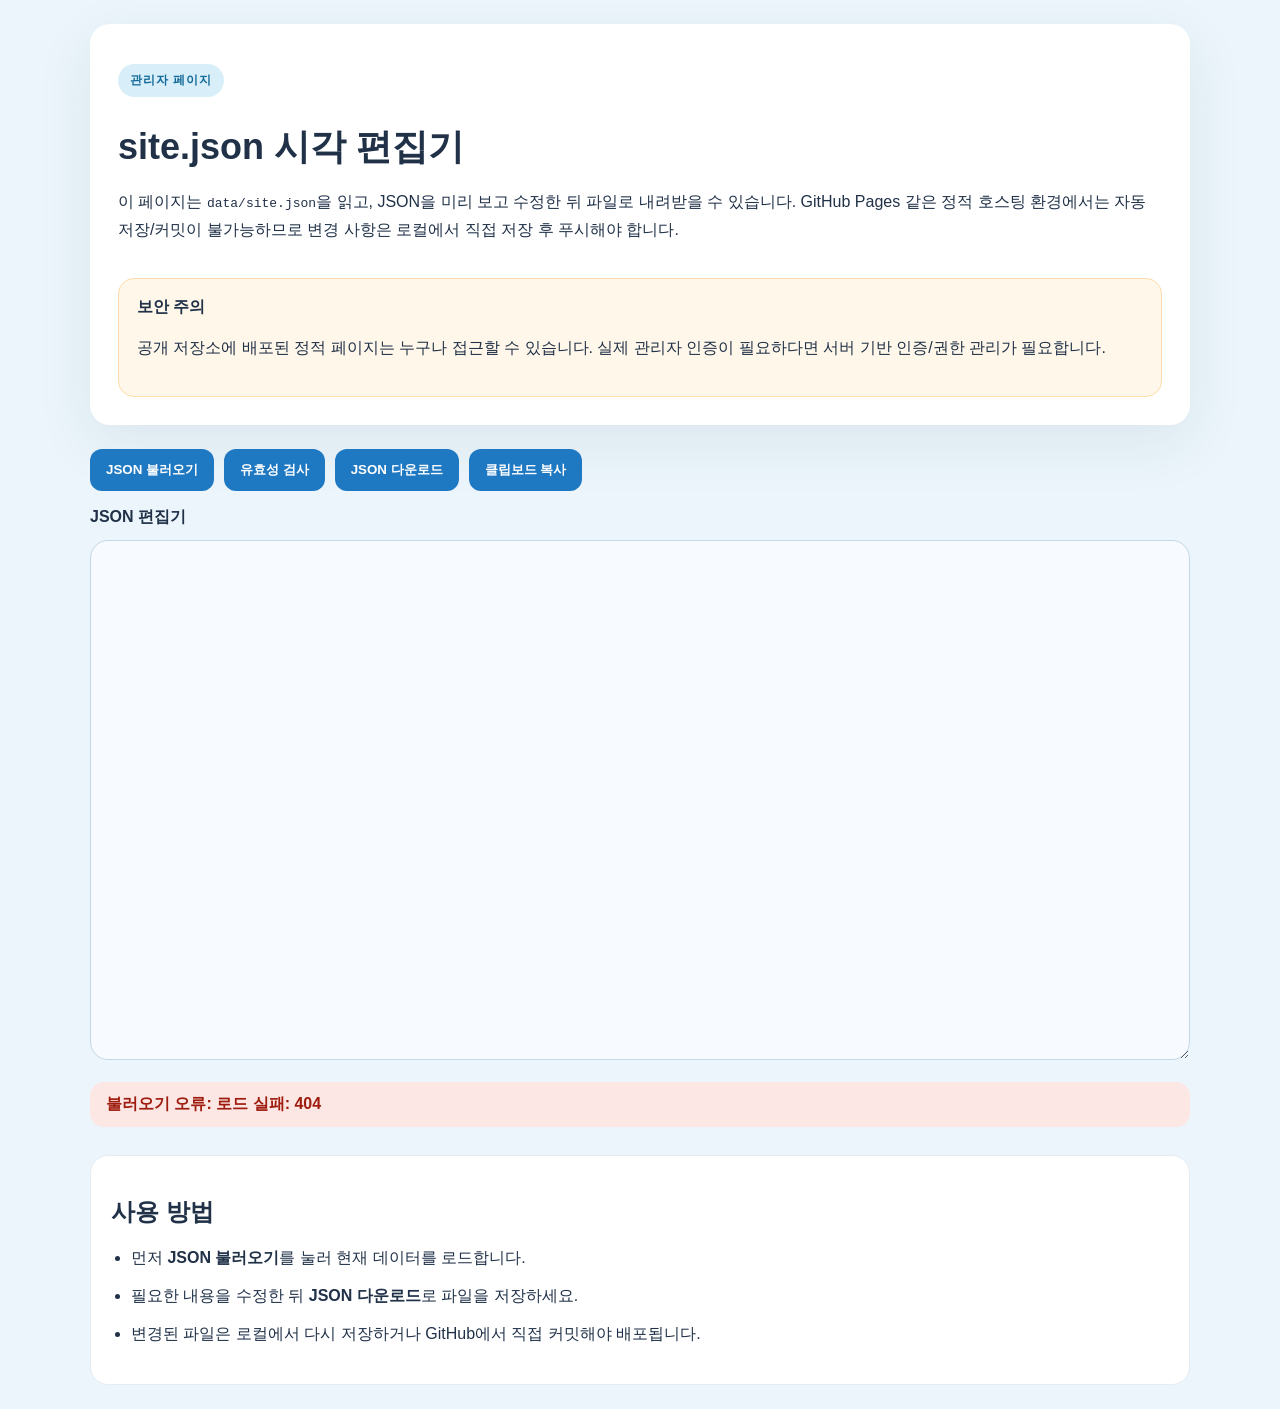
==== admin/index.html @ 2fd67118 "관리자 페이지의 JSON 편집기 구현 및 스타일 추가" ====
<!DOCTYPE html>
<html lang="ko">
<head>
  <meta charset="UTF-8">
  <meta name="viewport" content="width=device-width, initial-scale=1.0">
  <title>관리자 페이지 | JSON 편집</title>
  <link rel="stylesheet" href="admin.css">
</head>
<body>
  <div class="admin-shell">
    <header class="admin-header">
      <div>
        <p class="admin-badge">관리자 페이지</p>
        <h1>site.json 시각 편집기</h1>
        <p class="admin-intro">
          이 페이지는 <code>data/site.json</code>을 읽고, JSON을 미리 보고 수정한 뒤 파일로 내려받을 수 있습니다.
          GitHub Pages 같은 정적 호스팅 환경에서는 자동 저장/커밋이 불가능하므로 변경 사항은 로컬에서 직접 저장 후 푸시해야 합니다.
        </p>
      </div>
      <div class="admin-warning">
        <strong>보안 주의</strong>
        <p>공개 저장소에 배포된 정적 페이지는 누구나 접근할 수 있습니다. 실제 관리자 인증이 필요하다면 서버 기반 인증/권한 관리가 필요합니다.</p>
      </div>
    </header>

    <section class="admin-actions">
      <button id="load-json">JSON 불러오기</button>
      <button id="validate-json">유효성 검사</button>
      <button id="download-json">JSON 다운로드</button>
      <button id="copy-json">클립보드 복사</button>
    </section>

    <section class="admin-editor">
      <label for="json-editor">JSON 편집기</label>
      <textarea id="json-editor" spellcheck="false" aria-label="JSON 편집기"></textarea>
      <div id="editor-status" aria-live="polite"></div>
    </section>

    <section class="admin-notes">
      <h2>사용 방법</h2>
      <ul>
        <li>먼저 <strong>JSON 불러오기</strong>를 눌러 현재 데이터를 로드합니다.</li>
        <li>필요한 내용을 수정한 뒤 <strong>JSON 다운로드</strong>로 파일을 저장하세요.</li>
        <li>변경된 파일은 로컬에서 다시 저장하거나 GitHub에서 직접 커밋해야 배포됩니다.</li>
      </ul>
    </section>
  </div>

  <script src="admin.js"></script>
</body>
</html>
---- admin/admin.css ----
:root {
  color-scheme: light;
  font-family: 'Inter', 'Noto Sans KR', sans-serif;
  background: #ebf5fb;
  color: #203148;
}

* {
  box-sizing: border-box;
}

body {
  margin: 0;
  min-height: 100vh;
  padding: 24px;
}

.admin-shell {
  max-width: 1100px;
  margin: 0 auto;
}

.admin-header {
  display: grid;
  gap: 18px;
  padding: 28px;
  border-radius: 20px;
  background: #ffffff;
  box-shadow: 0 18px 60px rgba(32, 49, 72, 0.08);
}

.admin-badge {
  display: inline-flex;
  align-items: center;
  padding: 8px 12px;
  border-radius: 999px;
  background: #d8eef8;
  color: #126a99;
  font-size: 12px;
  font-weight: 700;
  letter-spacing: .08em;
  text-transform: uppercase;
}

.admin-header h1 {
  font-size: clamp(28px, 3vw, 36px);
  margin: 14px 0 8px;
}

.admin-intro,
.admin-warning p,
.admin-notes li {
  line-height: 1.75;
}

.admin-warning {
  padding: 18px;
  border-radius: 16px;
  background: #fff7e9;
  border: 1px solid #ffdca8;
}

.admin-actions {
  display: flex;
  flex-wrap: wrap;
  gap: 10px;
  margin: 24px 0 16px;
}

.admin-actions button {
  border: none;
  border-radius: 12px;
  padding: 12px 16px;
  cursor: pointer;
  font-weight: 700;
  background: #1f78c2;
  color: #fff;
  transition: transform .18s ease, background .18s ease;
}

.admin-actions button:hover {
  transform: translateY(-1px);
  background: #18669c;
}

.admin-editor {
  display: grid;
  gap: 12px;
}

.admin-editor label {
  font-weight: 700;
}

#json-editor {
  width: 100%;
  min-height: 520px;
  resize: vertical;
  border: 1px solid #c2d7e8;
  border-radius: 18px;
  padding: 18px;
  font-family: ui-monospace, SFMono-Regular, Menlo, Monaco, Consolas, 'Liberation Mono', 'Courier New', monospace;
  font-size: 14px;
  line-height: 1.6;
  background: #f7fbff;
  color: #1f2c3d;
}

.status {
  margin-top: 10px;
  padding: 12px 16px;
  border-radius: 14px;
  font-weight: 600;
}

.status.info { background: #dcebf6; color: #205a84; }
.status.success { background: #dbf4e1; color: #1f6c35; }
.status.error { background: #fde7e5; color: #9f1d0f; }

.admin-notes {
  margin-top: 28px;
  padding: 20px;
  border-radius: 18px;
  background: #ffffff;
  border: 1px solid #e6ecf1;
}

.admin-notes h2 {
  margin-bottom: 12px;
}

.admin-notes ul {
  padding-left: 20px;
}

.admin-notes li {
  margin-bottom: 10px;
}

@media (max-width: 820px) {
  body { padding: 16px; }
  .admin-header { padding: 20px; }
  .admin-actions { flex-direction: column; }
}
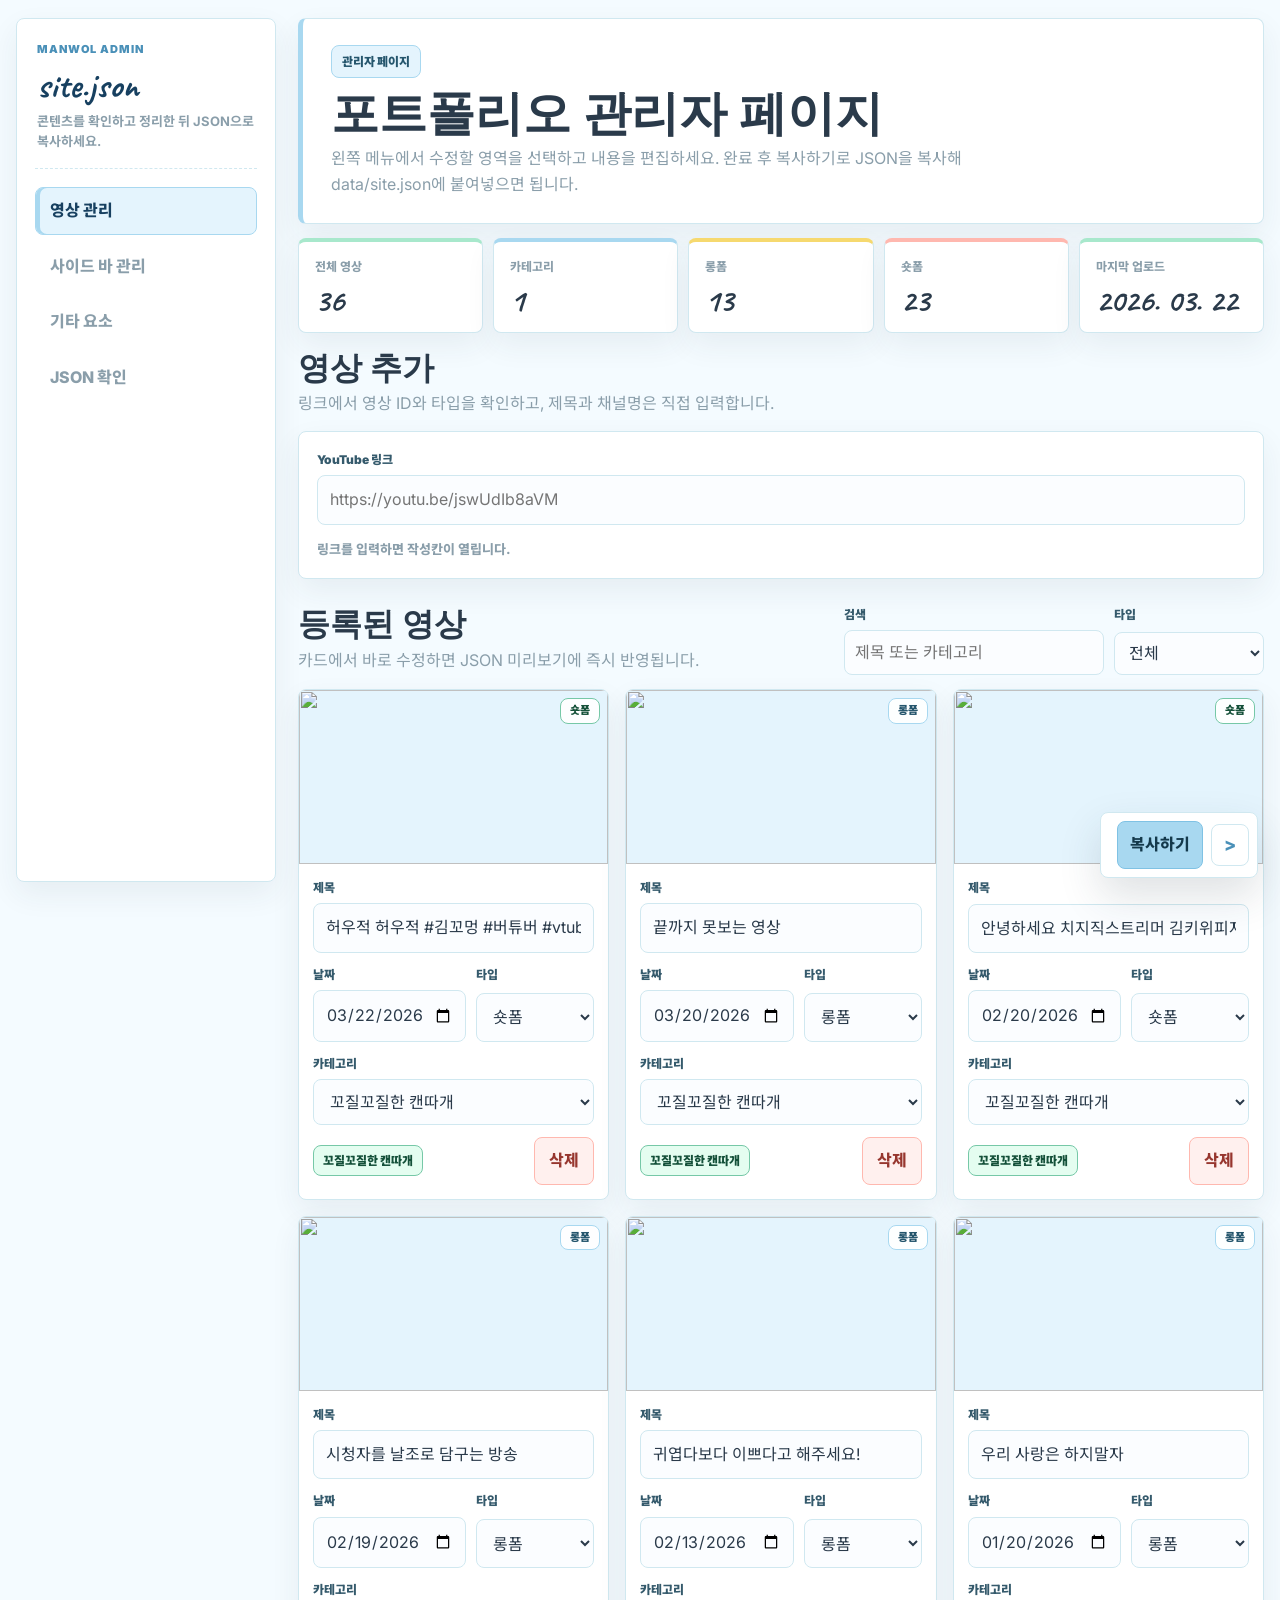
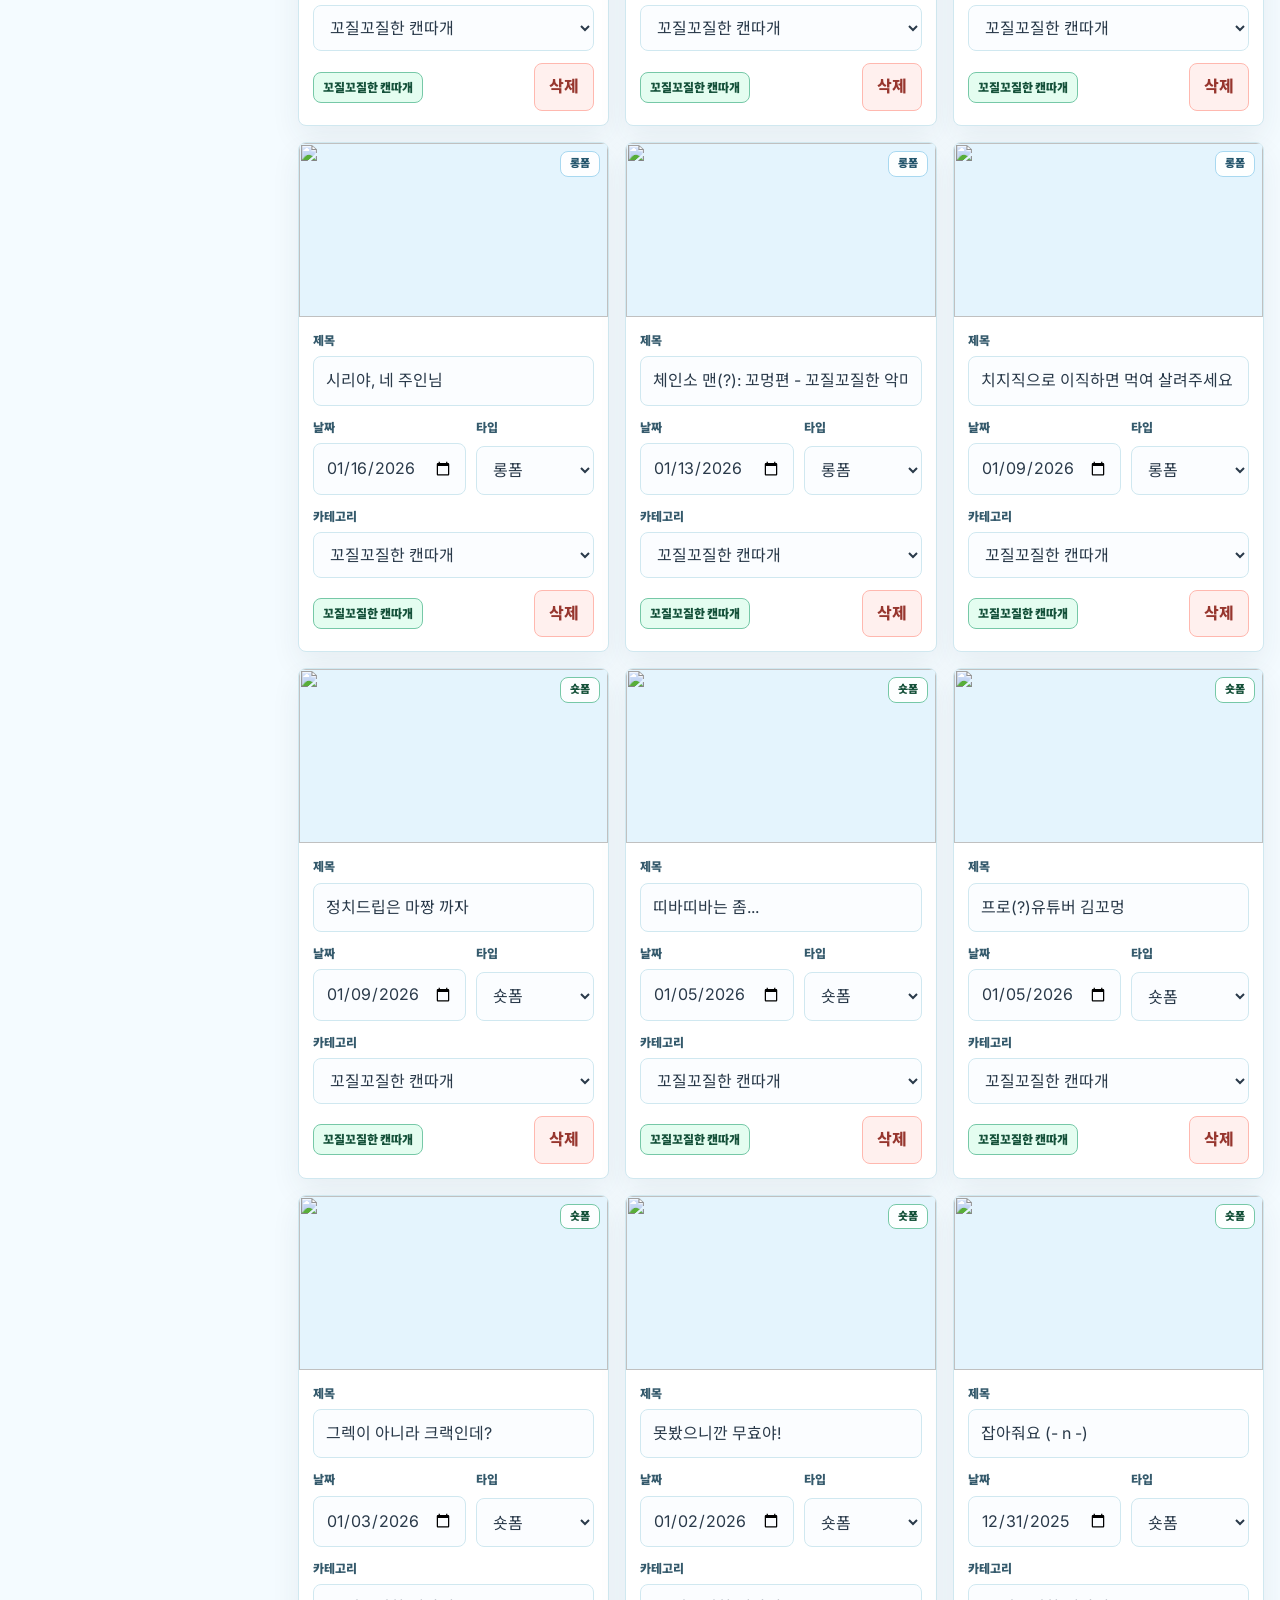
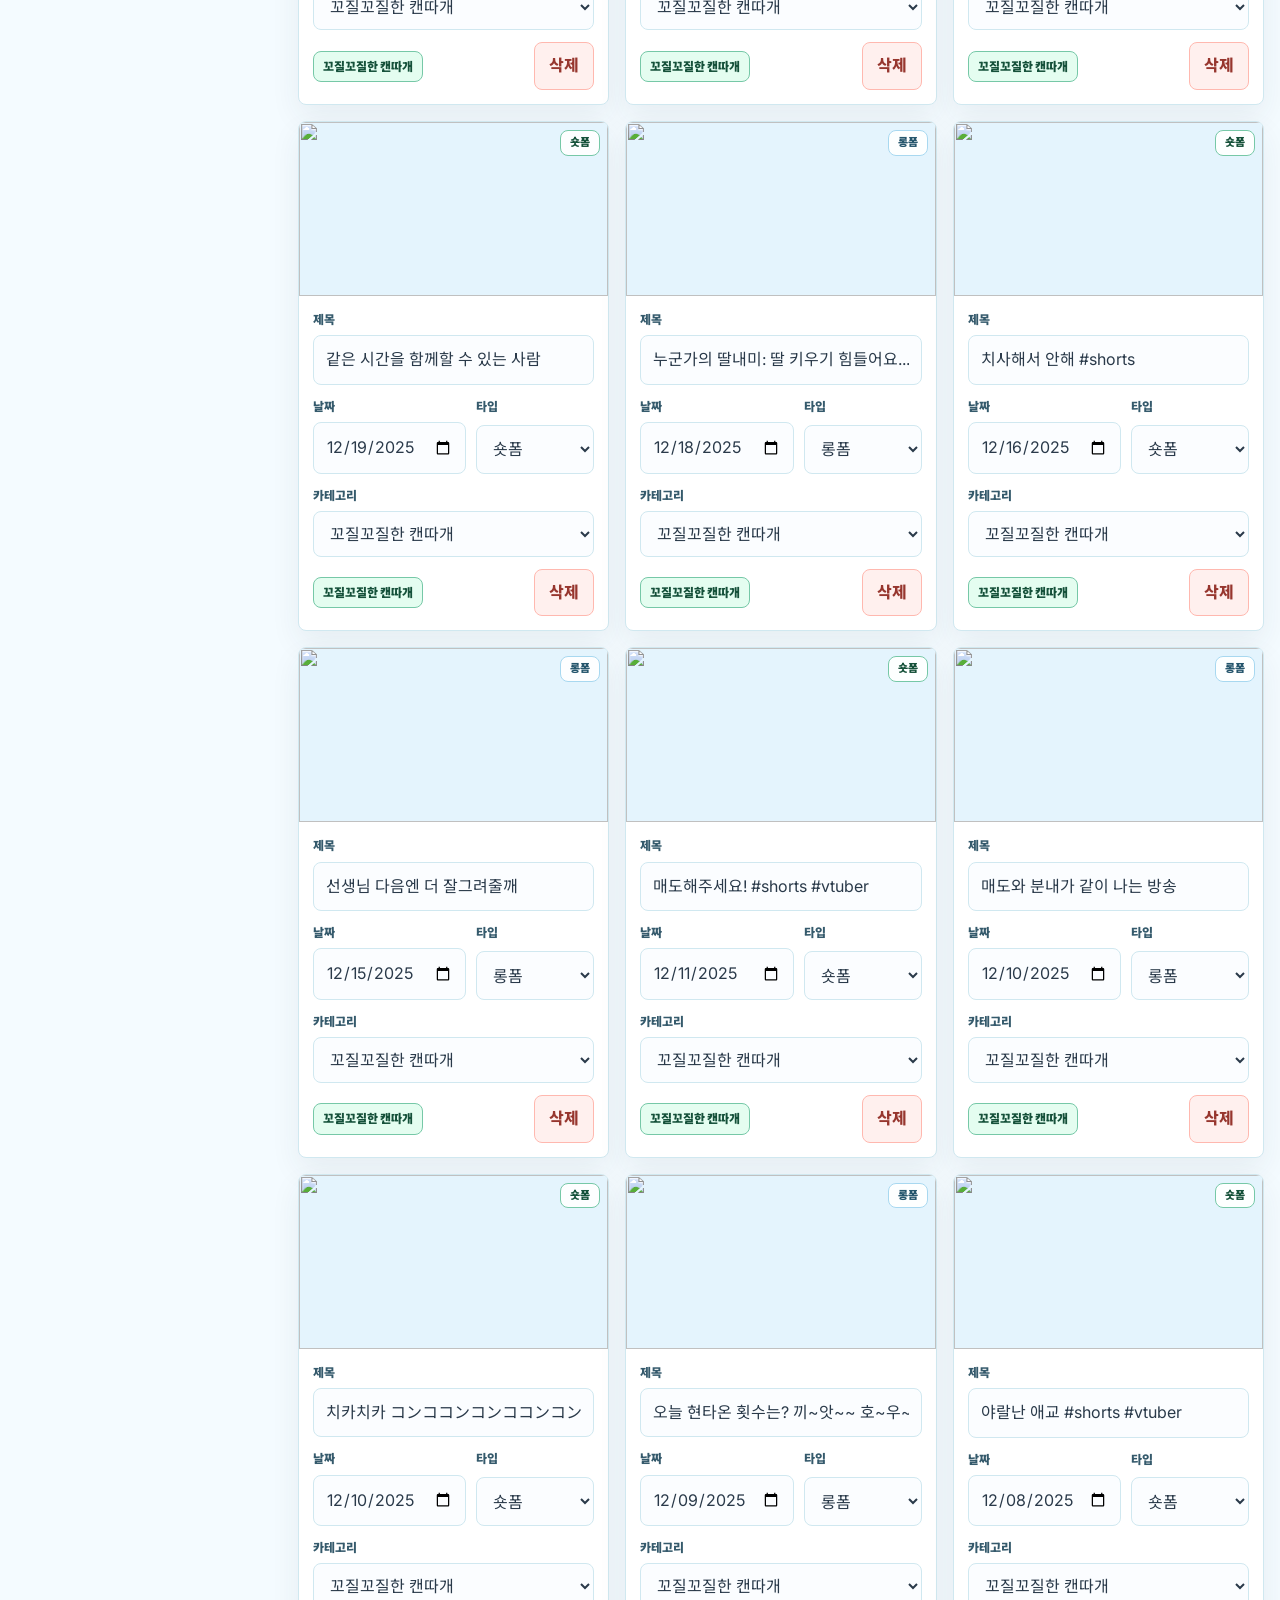
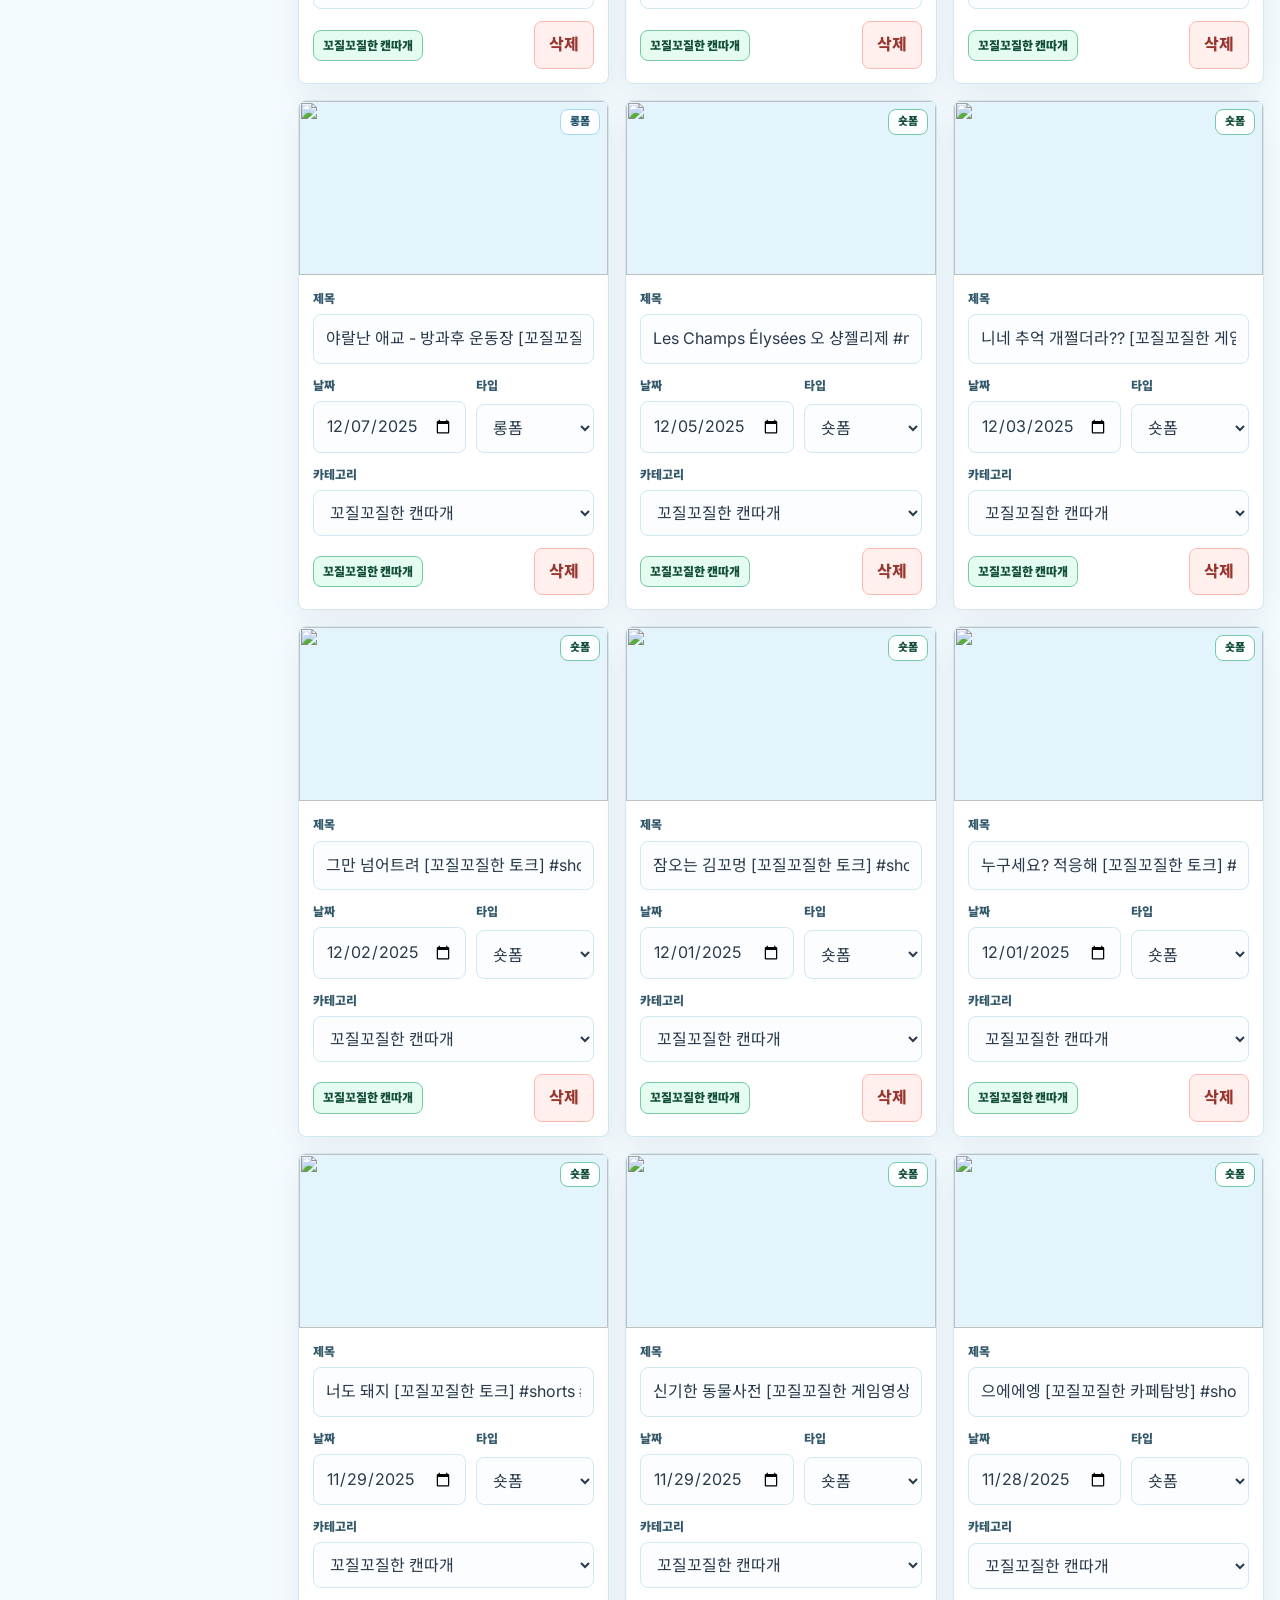
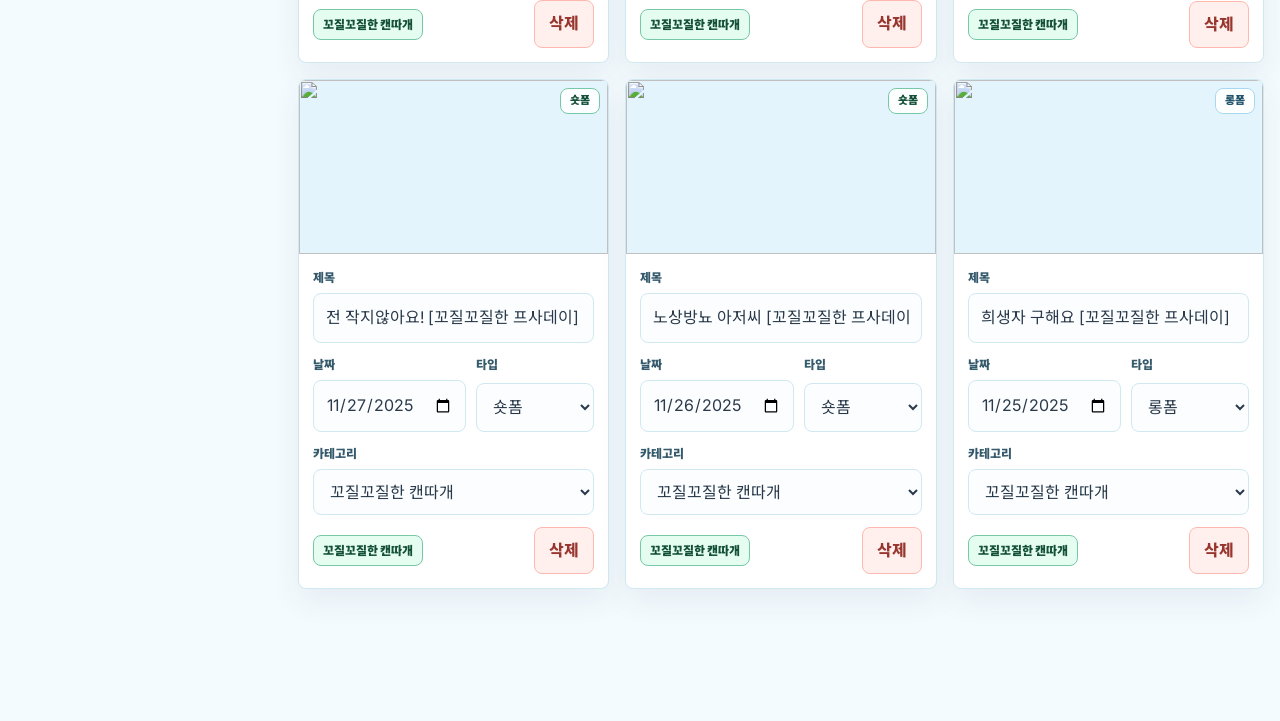
==== commit 6429d880: "feat: overhaul admin interface for portfolio management - Updated title and layout for the admin pag" ====
--- a/admin/index.html
+++ b/admin/index.html
@@ -3,46 +3,263 @@
 <head>
   <meta charset="UTF-8">
   <meta name="viewport" content="width=device-width, initial-scale=1.0">
-  <title>관리자 페이지 | JSON 편집</title>
+  <title>관리자 페이지 | 시각 편집</title>
+  <link rel="preconnect" href="https://fonts.googleapis.com">
+  <link rel="preconnect" href="https://fonts.gstatic.com" crossorigin>
+  <link href="https://fonts.googleapis.com/css2?family=Caveat:wght@400;600;700&family=Inter:wght@400;500;600;700&family=Noto+Sans+KR:wght@300;400;500;700&display=swap" rel="stylesheet">
   <link rel="stylesheet" href="admin.css">
 </head>
 <body>
-  <div class="admin-shell">
-    <header class="admin-header">
-      <div>
-        <p class="admin-badge">관리자 페이지</p>
-        <h1>site.json 시각 편집기</h1>
-        <p class="admin-intro">
-          이 페이지는 <code>data/site.json</code>을 읽고, JSON을 미리 보고 수정한 뒤 파일로 내려받을 수 있습니다.
-          GitHub Pages 같은 정적 호스팅 환경에서는 자동 저장/커밋이 불가능하므로 변경 사항은 로컬에서 직접 저장 후 푸시해야 합니다.
-        </p>
+  <div class="admin-layout">
+    <aside class="admin-sidebar" aria-label="편집 메뉴">
+      <div class="sidebar-brand">
+        <span class="sidebar-kicker">MANWOL ADMIN</span>
+        <strong>site.json</strong>
+        <p>콘텐츠를 확인하고 정리한 뒤 JSON으로 복사하세요.</p>
       </div>
-      <div class="admin-warning">
-        <strong>보안 주의</strong>
-        <p>공개 저장소에 배포된 정적 페이지는 누구나 접근할 수 있습니다. 실제 관리자 인증이 필요하다면 서버 기반 인증/권한 관리가 필요합니다.</p>
+
+      <nav class="admin-tabs" aria-label="편집 메뉴">
+        <button class="tab-button on" type="button" data-tab="videos" aria-current="page">영상 관리</button>
+        <button class="tab-button" type="button" data-tab="categories">사이드 바 관리</button>
+        <button class="tab-button" type="button" data-tab="details">기타 요소</button>
+        <button class="tab-button" type="button" data-tab="json">JSON 확인</button>
+      </nav>
+    </aside>
+
+    <div class="admin-shell">
+      <header class="admin-hero">
+        <div class="hero-copy">
+          <p class="admin-badge">관리자 페이지</p>
+          <h1>포트폴리오 관리자 페이지</h1>
+          <p class="admin-intro">
+            왼쪽 메뉴에서 수정할 영역을 선택하고 내용을 편집하세요. 완료 후 복사하기로 JSON을 복사해 data/site.json에 붙여넣으면 됩니다.
+          </p>
+        </div>
+      </header>
+
+      <section class="summary-grid" aria-label="콘텐츠 요약">
+        <article class="summary-card">
+          <span class="summary-label">전체 영상</span>
+          <strong id="stat-total">0</strong>
+        </article>
+        <article class="summary-card">
+          <span class="summary-label">카테고리</span>
+          <strong id="stat-categories">0</strong>
+        </article>
+        <article class="summary-card">
+          <span class="summary-label">롱폼</span>
+          <strong id="stat-long">0</strong>
+        </article>
+        <article class="summary-card">
+          <span class="summary-label">숏폼</span>
+          <strong id="stat-short">0</strong>
+        </article>
+        <article class="summary-card wide">
+          <span class="summary-label">마지막 업로드</span>
+          <strong id="stat-latest">-</strong>
+        </article>
+      </section>
+
+      <main>
+      <section class="tab-panel on" id="panel-videos" data-panel="videos">
+        <div class="panel-head">
+          <div>
+            <h2>영상 추가</h2>
+            <p>링크에서 영상 ID와 타입을 확인하고, 제목과 채널명은 직접 입력합니다.</p>
+          </div>
+        </div>
+
+        <form class="editor-card video-form" id="video-form">
+          <div class="form-grid">
+            <label class="field span-2" for="video-url">
+              <span>YouTube 링크</span>
+              <input id="video-url" type="text" placeholder="https://youtu.be/jswUdIb8aVM">
+            </label>
+            <div class="url-actions span-2">
+              <span id="video-url-hint">링크를 입력하면 작성칸이 열립니다.</span>
+            </div>
+            <div class="video-fields span-2" id="video-fields" hidden>
+              <label class="field" for="video-title">
+                <span>영상 제목</span>
+                <input id="video-title" type="text" placeholder="영상 제목">
+              </label>
+              <label class="field" for="video-date">
+                <span>업로드 날짜</span>
+                <input id="video-date" type="date">
+              </label>
+              <label class="field" for="video-category">
+                <span>채널 / 카테고리</span>
+                <select id="video-category"></select>
+              </label>
+              <label class="field" for="video-type">
+                <span>영상 타입</span>
+                <select id="video-type">
+                  <option value="long">롱폼</option>
+                  <option value="short">숏폼</option>
+                </select>
+              </label>
+              <label class="field span-2 new-category-field" id="new-category-field" for="new-category-name">
+                <span>새 카테고리 이름</span>
+                <input id="new-category-name" type="text" placeholder="처음 등록할 채널명">
+              </label>
+            </div>
+          </div>
+          <div class="form-footer" id="video-form-footer" hidden>
+            <div class="video-preview" id="new-video-preview" hidden></div>
+            <button class="primary-action" id="video-submit" type="submit" hidden>영상 추가</button>
+          </div>
+        </form>
+
+        <div class="panel-head compact">
+          <div>
+            <h2>등록된 영상</h2>
+            <p>카드에서 바로 수정하면 JSON 미리보기에 즉시 반영됩니다.</p>
+          </div>
+          <div class="list-tools">
+            <label class="field compact-field" for="video-search">
+              <span>검색</span>
+              <input id="video-search" type="search" placeholder="제목 또는 카테고리">
+            </label>
+            <label class="field compact-field" for="video-filter">
+              <span>타입</span>
+              <select id="video-filter">
+                <option value="all">전체</option>
+                <option value="long">롱폼</option>
+                <option value="short">숏폼</option>
+              </select>
+            </label>
+          </div>
+        </div>
+        <div class="video-grid" id="video-list"></div>
+      </section>
+
+      <section class="tab-panel" id="panel-categories" data-panel="categories">
+        <div class="panel-head">
+          <div>
+            <h2>사이드 바 관리</h2>
+            <p>메인 페이지 사이드바에 노출되는 카테고리와 링크를 정리합니다.</p>
+          </div>
+        </div>
+        <form class="editor-card inline-form" id="category-form">
+          <label class="field" for="category-name">
+            <span>카테고리 이름</span>
+            <input id="category-name" type="text" placeholder="채널명">
+          </label>
+          <button class="primary-action" type="submit">카테고리 추가</button>
+        </form>
+        <div class="category-list" id="category-list"></div>
+
+        <div class="sidebar-management-grid">
+          <section class="editor-card detail-section wide-card">
+            <h3>링크</h3>
+            <form class="inline-form small-gap" id="link-form">
+              <label class="field" for="link-label"><span>라벨</span><input id="link-label" type="text" placeholder="@handle"></label>
+              <label class="field" for="link-url"><span>URL</span><input id="link-url" type="text" placeholder="youtube.com/@handle"></label>
+              <label class="field emoji-field" for="link-emoji"><span>이모지</span><input id="link-emoji" type="text" maxlength="4" placeholder="🔗"></label>
+              <button type="submit">링크 추가</button>
+            </form>
+            <div class="simple-list" id="link-list"></div>
+          </section>
+        </div>
+      </section>
+
+      <section class="tab-panel" id="panel-details" data-panel="details">
+        <div class="panel-head">
+          <div>
+            <h2>기타 요소</h2>
+            <p>메인 페이지의 문구와 비용 안내를 정리합니다.</p>
+          </div>
+        </div>
+        <div class="details-grid">
+          <section class="editor-card detail-section">
+            <h3>사이트 / Hero</h3>
+            <div class="form-grid">
+              <label class="field" for="site-title"><span>사이트 제목</span><input id="site-title" type="text"></label>
+              <label class="field" for="site-logo"><span>로고</span><input id="site-logo" type="text"></label>
+              <label class="field" for="hero-eyebrow"><span>Eyebrow</span><input id="hero-eyebrow" type="text"></label>
+              <label class="field" for="hero-greeting"><span>인사말</span><input id="hero-greeting" type="text"></label>
+              <label class="field" for="hero-title"><span>Hero 제목</span><input id="hero-title" type="text"></label>
+              <label class="field" for="hero-accent"><span>강조 단어</span><input id="hero-accent" type="text"></label>
+              <label class="field span-2" for="hero-sub"><span>Hero 설명</span><input id="hero-sub" type="text"></label>
+            </div>
+          </section>
+
+          <section class="editor-card detail-section">
+            <h3>연락처</h3>
+            <div class="form-grid">
+              <label class="field" for="hero-discord"><span>디스코드 사용자명</span><input id="hero-discord" type="text" placeholder="rurimiru."></label>
+              <label class="field" for="hero-email"><span>이메일</span><input id="hero-email" type="email" placeholder="manwol1578@gmail.com"></label>
+            </div>
+          </section>
+
+          <section class="editor-card detail-section">
+            <div class="section-row-head">
+              <h3>경력</h3>
+              <button id="add-career" type="button">경력 추가</button>
+            </div>
+            <div class="managed-list" id="career-editor-list"></div>
+          </section>
+
+          <section class="editor-card detail-section">
+            <div class="section-row-head">
+              <h3>사용툴</h3>
+              <button id="add-tool" type="button">툴 추가</button>
+            </div>
+            <div class="managed-list" id="tool-editor-list"></div>
+          </section>
+
+          <section class="editor-card detail-section">
+            <h3>자유 작성 영역</h3>
+            <label class="field" for="free-content-input">
+              <span>본문</span>
+              <textarea id="free-content-input" rows="6" placeholder="footer 위에 표시할 내용을 자유롭게 작성하세요."></textarea>
+            </label>
+            <p class="field-note">내용이 없으면 메인 페이지에 표시되지 않습니다.</p>
+          </section>
+
+          <section class="editor-card detail-section">
+            <h3>대표 영상 / 채널</h3>
+            <div class="form-grid">
+              <label class="field" for="featured-url"><span>대표 영상 링크</span><input id="featured-url" type="text" placeholder="https://youtu.be/..."></label>
+              <label class="field" for="featured-title-input"><span>대표 영상 제목</span><input id="featured-title-input" type="text"></label>
+              <label class="field" for="channel-handle"><span>채널 핸들</span><input id="channel-handle" type="text"></label>
+              <label class="field" for="channel-url"><span>채널 URL</span><input id="channel-url" type="text"></label>
+            </div>
+          </section>
+
+          <section class="editor-card detail-section wide-card">
+            <h3>비용 안내</h3>
+            <div class="pricing-card-list" id="pricing-card-list"></div>
+            <div class="form-grid">
+              <label class="field span-2" for="pricing-title"><span>섹션 제목</span><input id="pricing-title" type="text"></label>
+              <label class="field span-2" for="pricing-notes"><span>추가 안내</span><textarea id="pricing-notes" rows="5" placeholder="한 줄에 하나씩 입력"></textarea></label>
+            </div>
+          </section>
+        </div>
+      </section>
+
+      <section class="tab-panel" id="panel-json" data-panel="json">
+        <div class="panel-head">
+          <div>
+            <h2>JSON 복사</h2>
+            <p>아래 내용을 복사해서 GitHub의 <code>data/site.json</code>에 붙여 넣으세요.</p>
+          </div>
+          <button class="primary-action" id="copy-json-panel" type="button">복사하기</button>
+        </div>
+        <textarea id="json-output" class="json-output" spellcheck="false" aria-label="완성된 JSON"></textarea>
+      </section>
+      </main>
+    </div>
+
+    <section class="floating-actions" aria-label="빠른 JSON 작업">
+      <div class="floating-extra-actions" id="floating-extra-actions">
+        <button id="reload-json" type="button">초기 JSON 다시 불러오기</button>
+        <button id="validate-json" type="button">JSON 유효성 확인</button>
       </div>
-    </header>
-
-    <section class="admin-actions">
-      <button id="load-json">JSON 불러오기</button>
-      <button id="validate-json">유효성 검사</button>
-      <button id="download-json">JSON 다운로드</button>
-      <button id="copy-json">클립보드 복사</button>
-    </section>
-
-    <section class="admin-editor">
-      <label for="json-editor">JSON 편집기</label>
-      <textarea id="json-editor" spellcheck="false" aria-label="JSON 편집기"></textarea>
-      <div id="editor-status" aria-live="polite"></div>
-    </section>
-
-    <section class="admin-notes">
-      <h2>사용 방법</h2>
-      <ul>
-        <li>먼저 <strong>JSON 불러오기</strong>를 눌러 현재 데이터를 로드합니다.</li>
-        <li>필요한 내용을 수정한 뒤 <strong>JSON 다운로드</strong>로 파일을 저장하세요.</li>
-        <li>변경된 파일은 로컬에서 다시 저장하거나 GitHub에서 직접 커밋해야 배포됩니다.</li>
-      </ul>
+      <button class="primary-action" id="copy-all-json" type="button">복사하기</button>
+      <button class="floating-toggle" id="floating-actions-toggle" type="button" aria-expanded="false" aria-controls="floating-extra-actions" aria-label="JSON 작업 더 보기">
+        <span aria-hidden="true">&gt;</span>
+      </button>
     </section>
   </div>
 
--- a/admin/admin.css
+++ b/admin/admin.css
@@ -1,144 +1,967 @@
 :root {
-  color-scheme: light;
-  font-family: 'Inter', 'Noto Sans KR', sans-serif;
-  background: #ebf5fb;
-  color: #203148;
+  --bg: #f4fbff;
+  --panel: #ffffff;
+  --panel-soft: #f8fdff;
+  --panel-tint: #edf8fd;
+  --line: #d0e8f0;
+  --line-strong: #a8d8f0;
+  --ink: #2a3a4a;
+  --muted: #8a9eaa;
+  --blue: #a8d8f0;
+  --blue-strong: #7fc2e4;
+  --blue-soft: #e4f4fd;
+  --mint: #a8e8cc;
+  --mint-soft: #e4fdf0;
+  --coral: #ffb8af;
+  --coral-soft: #fff0ee;
+  --gold: #f6d96f;
+  --radius: 8px;
+  --shadow: 0 12px 30px rgba(42, 58, 74, .07);
+  --font-body: 'Inter', 'Noto Sans KR', sans-serif;
+  --font-accent: 'Caveat', cursive;
 }
 
 * {
   box-sizing: border-box;
+}
+
+[hidden] {
+  display: none !important;
+}
+
+html {
+  background: var(--bg);
 }
 
 body {
   margin: 0;
   min-height: 100vh;
-  padding: 24px;
+  background: var(--bg);
+  color: var(--ink);
+  font-family: var(--font-body);
+  line-height: 1.6;
+  -webkit-font-smoothing: antialiased;
+}
+
+button,
+input,
+select,
+textarea {
+  font: inherit;
+}
+
+button {
+  min-width: 0;
+  border: 1px solid var(--line);
+  border-radius: var(--radius);
+  background: var(--panel);
+  color: var(--ink);
+  cursor: pointer;
+  font-weight: 800;
+  padding: 10px 14px;
+  transition: transform .15s ease, border-color .15s ease, background .15s ease, box-shadow .15s ease;
+}
+
+button:hover {
+  transform: translateY(-1px);
+  border-color: var(--blue-strong);
+  background: var(--blue-soft);
+}
+
+code {
+  border-radius: 6px;
+  background: var(--panel-tint);
+  color: #355a6c;
+  padding: 2px 6px;
+}
+
+h1,
+h2,
+h3,
+p {
+  margin-top: 0;
+}
+
+h1,
+h2 {
+  color: var(--ink);
+  font-family: var(--font-accent);
+}
+
+h1 {
+  margin-bottom: 8px;
+  font-size: 48px;
+  line-height: 1;
+}
+
+h2 {
+  margin-bottom: 4px;
+  font-size: 32px;
+  line-height: 1.15;
+}
+
+h3 {
+  margin-bottom: 14px;
+  color: #355a6c;
+  font-size: 17px;
+}
+
+.admin-layout {
+  display: grid;
+  grid-template-columns: 260px minmax(0, 1fr);
+  gap: 22px;
+  width: min(1500px, calc(100% - 32px));
+  min-height: 100vh;
+  margin: 0 auto;
+  padding: 18px 0 132px;
+}
+
+.admin-sidebar {
+  position: sticky;
+  top: 18px;
+  align-self: start;
+  display: flex;
+  flex-direction: column;
+  gap: 18px;
+  height: calc(100vh - 36px);
+  min-height: 620px;
+  overflow: auto;
+  border: 1px solid var(--line);
+  border-radius: var(--radius);
+  background: var(--panel);
+  box-shadow: var(--shadow);
+  padding: 18px;
+}
+
+.sidebar-brand {
+  padding: 4px 2px 16px;
+  border-bottom: 1px dashed var(--line);
+}
+
+.sidebar-kicker {
+  display: block;
+  margin-bottom: 8px;
+  color: #4a90b8;
+  font-size: 11px;
+  font-weight: 900;
+  letter-spacing: .08em;
+}
+
+.sidebar-brand strong {
+  display: block;
+  margin-bottom: 8px;
+  color: #174060;
+  font-family: var(--font-accent);
+  font-size: 36px;
+  line-height: 1;
+}
+
+.sidebar-brand p {
+  color: var(--muted);
+  font-size: 13px;
+  font-weight: 700;
+}
+
+.sidebar-brand p {
+  margin-bottom: 0;
 }
 
 .admin-shell {
-  max-width: 1100px;
-  margin: 0 auto;
-}
-
-.admin-header {
-  display: grid;
-  gap: 18px;
-  padding: 28px;
-  border-radius: 20px;
-  background: #ffffff;
-  box-shadow: 0 18px 60px rgba(32, 49, 72, 0.08);
+  width: 100%;
+  min-width: 0;
+}
+
+.admin-hero {
+  margin-bottom: 14px;
+}
+
+.hero-copy,
+.summary-card,
+.editor-card,
+.video-card,
+.category-card,
+.simple-row,
+.pricing-editor-card,
+.empty-state {
+  border: 1px solid var(--line);
+  border-radius: var(--radius);
+  background: var(--panel);
+  box-shadow: var(--shadow);
+}
+
+.hero-copy {
+  min-width: 0;
+  padding: 26px 28px;
+  border-left: 5px solid var(--blue);
 }
 
 .admin-badge {
   display: inline-flex;
+  margin: 0 0 12px;
+  padding: 6px 10px;
+  border: 1px solid var(--line-strong);
+  border-radius: var(--radius);
+  background: var(--blue-soft);
+  color: #25566d;
+  font-size: 12px;
+  font-weight: 900;
+}
+
+.admin-intro,
+.panel-head p {
+  max-width: 680px;
+  margin-bottom: 0;
+  color: var(--muted);
+}
+
+.summary-grid {
+  display: grid;
+  grid-template-columns: repeat(5, minmax(0, 1fr));
+  gap: 10px;
+  margin-bottom: 18px;
+}
+
+.summary-card {
+  min-width: 0;
+  min-height: 92px;
+  padding: 15px 16px;
+  border-top: 4px solid var(--mint);
+}
+
+.summary-card:nth-child(2) {
+  border-top-color: var(--blue);
+}
+
+.summary-card:nth-child(3) {
+  border-top-color: var(--gold);
+}
+
+.summary-card:nth-child(4) {
+  border-top-color: var(--coral);
+}
+
+.summary-label {
+  display: block;
+  margin-bottom: 8px;
+  color: var(--muted);
+  font-size: 12px;
+  font-weight: 800;
+}
+
+.summary-card strong {
+  display: block;
+  overflow-wrap: anywhere;
+  font-family: var(--font-accent);
+  font-size: 32px;
+  line-height: 1;
+}
+
+.admin-tabs {
+  display: grid;
+  gap: 8px;
+}
+
+.tab-button {
+  display: flex;
   align-items: center;
-  padding: 8px 12px;
-  border-radius: 999px;
-  background: #d8eef8;
-  color: #126a99;
+  justify-content: flex-start;
+  width: 100%;
+  border-color: transparent;
+  background: transparent;
+  box-shadow: none;
+  color: var(--muted);
+  text-align: left;
+}
+
+.tab-button:hover {
+  border-color: var(--line);
+  background: var(--panel-tint);
+}
+
+.tab-button.on {
+  border-color: var(--line-strong);
+  background: var(--blue-soft);
+  color: #174060;
+  box-shadow: inset 4px 0 0 var(--blue);
+}
+
+.tab-panel {
+  display: none;
+}
+
+.tab-panel.on {
+  display: block;
+}
+
+.panel-head {
+  display: flex;
+  align-items: flex-end;
+  justify-content: space-between;
+  gap: 18px;
+  margin: 26px 0 14px;
+}
+
+.panel-head:first-child {
+  margin-top: 0;
+}
+
+.panel-head.compact {
+  align-items: center;
+}
+
+.floating-actions {
+  position: fixed;
+  right: 22px;
+  bottom: 22px;
+  z-index: 60;
+  display: flex;
+  align-items: center;
+  justify-content: flex-end;
+  max-width: calc(100vw - 44px);
+  gap: 8px;
+  overflow: hidden;
+  border: 1px solid var(--line);
+  border-radius: var(--radius);
+  background: #ffffff;
+  box-shadow: 0 18px 42px rgba(42, 58, 74, .15);
+  padding: 8px;
+}
+
+.floating-extra-actions {
+  display: flex;
+  gap: 8px;
+  max-width: 0;
+  overflow: hidden;
+  opacity: 0;
+  pointer-events: none;
+  transform: translateX(24px);
+  transition: max-width .28s ease, opacity .18s ease, transform .28s ease;
+}
+
+.floating-actions.is-open {
+  background: #ffffff;
+}
+
+.floating-actions.is-open .floating-extra-actions {
+  max-width: 430px;
+  background: #ffffff;
+  opacity: 1;
+  pointer-events: auto;
+  transform: translateX(0);
+}
+
+.floating-actions button {
+  flex: 0 0 auto;
+  width: auto;
+  min-height: 42px;
+  justify-content: center;
+  white-space: nowrap;
+  padding: 10px 12px;
+}
+
+.floating-toggle {
+  display: inline-grid;
+  width: 38px !important;
+  padding: 0 !important;
+  place-items: center;
+  color: #4a90b8;
+  font-size: 18px;
+  line-height: 1;
+}
+
+.floating-toggle span {
+  display: block;
+  transition: transform .24s ease;
+}
+
+.floating-actions.is-open .floating-toggle span {
+  transform: rotate(180deg);
+}
+
+.primary-action {
+  border-color: var(--blue-strong);
+  background: var(--blue);
+  color: #14394b;
+}
+
+.primary-action:hover {
+  background: #92d0ee;
+}
+
+.danger-action {
+  border-color: var(--coral);
+  background: var(--coral-soft);
+  color: #97362e;
+}
+
+.danger-action:hover {
+  background: #ffd7d2;
+}
+
+.editor-card {
+  padding: 18px;
+  margin-bottom: 20px;
+}
+
+.form-grid {
+  display: grid;
+  grid-template-columns: repeat(2, minmax(0, 1fr));
+  gap: 14px;
+}
+
+.video-fields {
+  display: grid;
+  grid-template-columns: repeat(2, minmax(0, 1fr));
+  gap: 14px;
+  padding-top: 14px;
+  border-top: 1px dashed var(--line);
+}
+
+.field {
+  display: grid;
+  min-width: 0;
+  gap: 6px;
+}
+
+.field span {
+  color: #355a6c;
   font-size: 12px;
-  font-weight: 700;
-  letter-spacing: .08em;
-  text-transform: uppercase;
-}
-
-.admin-header h1 {
-  font-size: clamp(28px, 3vw, 36px);
-  margin: 14px 0 8px;
-}
-
-.admin-intro,
-.admin-warning p,
-.admin-notes li {
-  line-height: 1.75;
-}
-
-.admin-warning {
-  padding: 18px;
-  border-radius: 16px;
-  background: #fff7e9;
-  border: 1px solid #ffdca8;
-}
-
-.admin-actions {
+  font-weight: 900;
+}
+
+.field input,
+.field select,
+.field textarea,
+.json-output {
+  width: 100%;
+  min-width: 0;
+  border: 1px solid var(--line);
+  border-radius: var(--radius);
+  background: #fbfdff;
+  color: var(--ink);
+  padding: 11px 12px;
+  outline: none;
+}
+
+.field input:focus,
+.field select:focus,
+.field textarea:focus,
+.json-output:focus {
+  border-color: var(--blue-strong);
+  box-shadow: 0 0 0 3px rgba(168, 216, 240, .34);
+}
+
+.field textarea,
+.json-output {
+  resize: vertical;
+}
+
+.field-note {
+  margin-top: 8px;
+  color: var(--muted);
+  font-size: 12px;
+  line-height: 1.5;
+}
+
+.span-2 {
+  grid-column: span 2;
+}
+
+.url-actions {
   display: flex;
+  align-items: center;
   flex-wrap: wrap;
   gap: 10px;
-  margin: 24px 0 16px;
-}
-
-.admin-actions button {
-  border: none;
-  border-radius: 12px;
-  padding: 12px 16px;
-  cursor: pointer;
-  font-weight: 700;
-  background: #1f78c2;
-  color: #fff;
-  transition: transform .18s ease, background .18s ease;
-}
-
-.admin-actions button:hover {
-  transform: translateY(-1px);
-  background: #18669c;
-}
-
-.admin-editor {
+}
+
+.url-actions span {
+  color: var(--muted);
+  font-size: 13px;
+  font-weight: 800;
+  overflow-wrap: anywhere;
+}
+
+.form-footer {
+  display: grid;
+  grid-template-columns: minmax(0, 1fr) auto;
+  gap: 14px;
+  align-items: end;
+  margin-top: 16px;
+}
+
+.video-preview {
+  min-height: 124px;
+  min-width: 0;
+}
+
+.empty-state {
+  display: grid;
+  min-height: 112px;
+  place-items: center;
+  padding: 22px;
+  color: var(--muted);
+  text-align: center;
+}
+
+.empty-state.slim {
+  min-height: 72px;
+}
+
+.mini-video-card {
+  display: grid;
+  grid-template-columns: 220px minmax(0, 1fr);
+  min-height: 124px;
+  overflow: hidden;
+  border: 1px solid var(--line);
+  border-radius: var(--radius);
+  background: var(--panel);
+}
+
+.mini-thumb,
+.video-thumb {
+  position: relative;
+  display: block;
+  overflow: hidden;
+  background: var(--blue-soft);
+}
+
+.mini-thumb {
+  aspect-ratio: 16 / 9;
+  height: 100%;
+  min-height: 124px;
+}
+
+.mini-thumb img,
+.video-thumb img {
+  display: block;
+  width: 100%;
+  height: 100%;
+  object-fit: cover;
+}
+
+.mini-body {
+  display: grid;
+  align-content: center;
+  gap: 7px;
+  min-width: 0;
+  padding: 14px;
+}
+
+.mini-body strong,
+.mini-body span,
+.mini-body code {
+  min-width: 0;
+  overflow-wrap: anywhere;
+}
+
+.mini-body span {
+  color: var(--muted);
+  font-size: 13px;
+}
+
+.list-tools {
+  display: grid;
+  grid-template-columns: minmax(180px, 260px) 150px;
+  gap: 10px;
+}
+
+.compact-field input,
+.compact-field select {
+  padding: 9px 10px;
+}
+
+.video-grid {
+  display: grid;
+  grid-template-columns: repeat(auto-fill, minmax(280px, 1fr));
+  gap: 16px;
+}
+
+.video-card {
+  min-width: 0;
+  overflow: hidden;
+}
+
+.video-thumb {
+  aspect-ratio: 16 / 9;
+}
+
+.video-body {
   display: grid;
   gap: 12px;
-}
-
-.admin-editor label {
-  font-weight: 700;
-}
-
-#json-editor {
-  width: 100%;
-  min-height: 520px;
-  resize: vertical;
-  border: 1px solid #c2d7e8;
-  border-radius: 18px;
-  padding: 18px;
+  min-width: 0;
+  padding: 14px;
+}
+
+.card-grid {
+  display: grid;
+  grid-template-columns: minmax(0, 1fr) 118px;
+  gap: 10px;
+}
+
+.video-card-footer {
+  display: flex;
+  align-items: center;
+  justify-content: space-between;
+  gap: 10px;
+}
+
+.category-chip,
+.category-count {
+  display: inline-flex;
+  align-items: center;
+  max-width: 100%;
+  min-width: 0;
+  overflow-wrap: anywhere;
+  border: 1px solid #76c8a7;
+  border-radius: var(--radius);
+  background: var(--mint-soft);
+  color: #15513a;
+  font-size: 12px;
+  font-weight: 900;
+  padding: 5px 9px;
+}
+
+.type-badge {
+  display: inline-flex;
+  align-items: center;
+  border: 1px solid transparent;
+  border-radius: var(--radius);
+  font-size: 11px;
+  font-weight: 900;
+  padding: 3px 9px;
+}
+
+.type-badge.type-long {
+  border-color: var(--blue);
+  background: var(--blue-soft);
+  color: #25566d;
+}
+
+.type-badge.type-short {
+  border-color: #76c8a7;
+  background: var(--mint-soft);
+  color: #15513a;
+}
+
+.video-thumb .type-badge,
+.mini-thumb .type-badge {
+  position: absolute;
+  top: 8px;
+  right: 8px;
+  background: rgba(255, 255, 255, .92);
+}
+
+.inline-form,
+.category-card,
+.simple-row {
+  display: grid;
+  grid-template-columns: minmax(0, 1fr) auto;
+  gap: 12px;
+  align-items: end;
+}
+
+.inline-form.small-gap,
+.simple-row {
+  grid-template-columns: minmax(0, 1fr) minmax(0, 1.2fr) 90px auto;
+}
+
+.inline-form.small-gap + .simple-list {
+  margin-top: 18px;
+  padding-top: 18px;
+  border-top: 1px dashed var(--line);
+}
+
+.inline-form {
+  box-shadow: none;
+}
+
+.emoji-field {
+  max-width: 120px;
+}
+
+.category-list,
+.simple-list,
+.pricing-card-list,
+.price-item-list {
+  display: grid;
+  gap: 10px;
+}
+
+.category-card,
+.simple-row,
+.pricing-editor-card {
+  padding: 14px;
+}
+
+.category-card {
+  grid-template-columns: minmax(0, 1fr) auto auto;
+}
+
+.details-grid {
+  display: grid;
+  grid-template-columns: minmax(0, 1fr);
+  gap: 16px;
+}
+
+.sidebar-management-grid {
+  display: grid;
+  grid-template-columns: repeat(2, minmax(0, 1fr));
+  gap: 16px;
+}
+
+.sidebar-management-grid {
+  margin-top: 20px;
+}
+
+.detail-section {
+  margin-bottom: 0;
+}
+
+.wide-card {
+  grid-column: 1 / -1;
+}
+
+.pricing-card-list {
+  margin-top: 16px;
+}
+
+.pricing-card-list + .form-grid {
+  margin-top: 16px;
+  padding-top: 16px;
+  border-top: 1px dashed var(--line);
+}
+
+.pricing-editor-card {
+  display: grid;
+  gap: 12px;
+  box-shadow: none;
+}
+
+.section-row-head {
+  display: flex;
+  align-items: center;
+  justify-content: space-between;
+  gap: 12px;
+  margin-bottom: 14px;
+}
+
+.section-row-head h3 {
+  margin-bottom: 0;
+}
+
+.managed-list {
+  display: grid;
+  gap: 10px;
+}
+
+.career-editor-row,
+.tool-editor-row {
+  display: grid;
+  gap: 10px;
+  padding: 12px;
+  border: 1px dashed var(--line);
+  border-radius: var(--radius);
+  background: var(--panel-soft);
+}
+
+.career-editor-row {
+  grid-template-columns: minmax(0, 1fr) minmax(140px, .35fr) auto;
+  align-items: end;
+}
+
+.tool-editor-row {
+  grid-template-columns: 92px minmax(0, 1fr) 96px minmax(220px, .9fr) auto;
+  align-items: end;
+}
+
+.checkbox-field {
+  align-content: end;
+}
+
+.checkbox-field label {
+  display: flex;
+  align-items: center;
+  gap: 8px;
+  min-height: 43px;
+  color: #355a6c;
+  font-size: 12px;
+  font-weight: 900;
+}
+
+.checkbox-field input {
+  width: 18px;
+  height: 18px;
+  accent-color: var(--blue-strong);
+}
+
+.tool-level-editor {
+  display: grid;
+  grid-template-columns: minmax(0, 1fr) 76px;
+  gap: 10px;
+  align-items: end;
+}
+
+.tool-level-editor input[type="range"] {
+  padding: 0;
+}
+
+.tool-level-preview {
+  grid-column: 1 / -1;
+  display: block;
+  height: 8px;
+  overflow: hidden;
+  border: 1px solid #76c8a7;
+  border-radius: var(--radius);
+  background: var(--mint-soft);
+}
+
+.tool-level-preview span {
+  display: block;
+  width: var(--tool-level, 0%);
+  height: 100%;
+  border-radius: inherit;
+  background: var(--mint);
+}
+
+.pricing-editor-head {
+  display: grid;
+  grid-template-columns: minmax(0, 1fr) auto;
+  gap: 10px;
+  align-items: end;
+}
+
+.price-item-row {
+  display: grid;
+  grid-template-columns: minmax(0, 1fr) minmax(0, .75fr) auto;
+  gap: 10px;
+  align-items: end;
+  padding: 10px;
+  border: 1px dashed var(--line);
+  border-radius: var(--radius);
+  background: var(--panel-soft);
+}
+
+.json-output {
+  min-height: 620px;
   font-family: ui-monospace, SFMono-Regular, Menlo, Monaco, Consolas, 'Liberation Mono', 'Courier New', monospace;
-  font-size: 14px;
-  line-height: 1.6;
-  background: #f7fbff;
-  color: #1f2c3d;
-}
-
-.status {
-  margin-top: 10px;
-  padding: 12px 16px;
-  border-radius: 14px;
-  font-weight: 600;
-}
-
-.status.info { background: #dcebf6; color: #205a84; }
-.status.success { background: #dbf4e1; color: #1f6c35; }
-.status.error { background: #fde7e5; color: #9f1d0f; }
-
-.admin-notes {
-  margin-top: 28px;
-  padding: 20px;
-  border-radius: 18px;
-  background: #ffffff;
-  border: 1px solid #e6ecf1;
-}
-
-.admin-notes h2 {
-  margin-bottom: 12px;
-}
-
-.admin-notes ul {
-  padding-left: 20px;
-}
-
-.admin-notes li {
-  margin-bottom: 10px;
-}
-
-@media (max-width: 820px) {
-  body { padding: 16px; }
-  .admin-header { padding: 20px; }
-  .admin-actions { flex-direction: column; }
-}
+  font-size: 13px;
+  line-height: 1.55;
+}
+
+@media (max-width: 1080px) {
+  .admin-layout {
+    grid-template-columns: 1fr;
+    width: min(100% - 24px, 860px);
+    padding-top: 12px;
+  }
+
+  .admin-sidebar {
+    position: sticky;
+    top: 0;
+    z-index: 50;
+    height: auto;
+    min-height: 0;
+    overflow: visible;
+    gap: 12px;
+    padding: 12px;
+  }
+
+  .sidebar-brand {
+    display: none;
+  }
+
+  .admin-tabs {
+    grid-template-columns: repeat(4, minmax(132px, 1fr));
+    overflow-x: auto;
+    padding-bottom: 2px;
+  }
+
+  .tab-button {
+    justify-content: center;
+    white-space: nowrap;
+    text-align: center;
+  }
+
+  .tab-button.on {
+    box-shadow: inset 0 -4px 0 var(--blue);
+  }
+}
+
+@media (max-width: 900px) {
+  .admin-hero,
+  .summary-grid,
+  .form-grid,
+  .video-fields,
+  .details-grid,
+  .sidebar-management-grid,
+  .form-footer,
+  .mini-video-card,
+  .pricing-editor-head,
+  .price-item-row {
+    grid-template-columns: 1fr;
+  }
+
+  .summary-card.wide,
+  .span-2,
+  .wide-card {
+    grid-column: auto;
+  }
+
+  .panel-head {
+    align-items: stretch;
+    flex-direction: column;
+  }
+
+  .url-actions,
+  .list-tools,
+  .inline-form,
+  .inline-form.small-gap,
+  .category-card,
+  .simple-row,
+  .career-editor-row,
+  .tool-editor-row,
+  .tool-level-editor {
+    grid-template-columns: 1fr;
+  }
+
+  .emoji-field {
+    max-width: none;
+  }
+
+  .mini-thumb {
+    height: auto;
+  }
+
+  h1 {
+    font-size: 38px;
+  }
+}
+
+@media (max-width: 640px) {
+  .admin-layout {
+    width: min(100% - 18px, 560px);
+    padding-bottom: 190px;
+  }
+
+  .admin-tabs,
+  .video-grid,
+  .card-grid {
+    grid-template-columns: 1fr;
+  }
+
+  .hero-copy,
+  .editor-card {
+    padding: 16px;
+  }
+
+  .floating-actions {
+    right: 9px;
+    bottom: 9px;
+    max-width: calc(100vw - 18px);
+  }
+
+  .floating-actions.is-open .floating-extra-actions {
+    max-width: calc(100vw - 196px);
+    overflow-x: auto;
+  }
+}
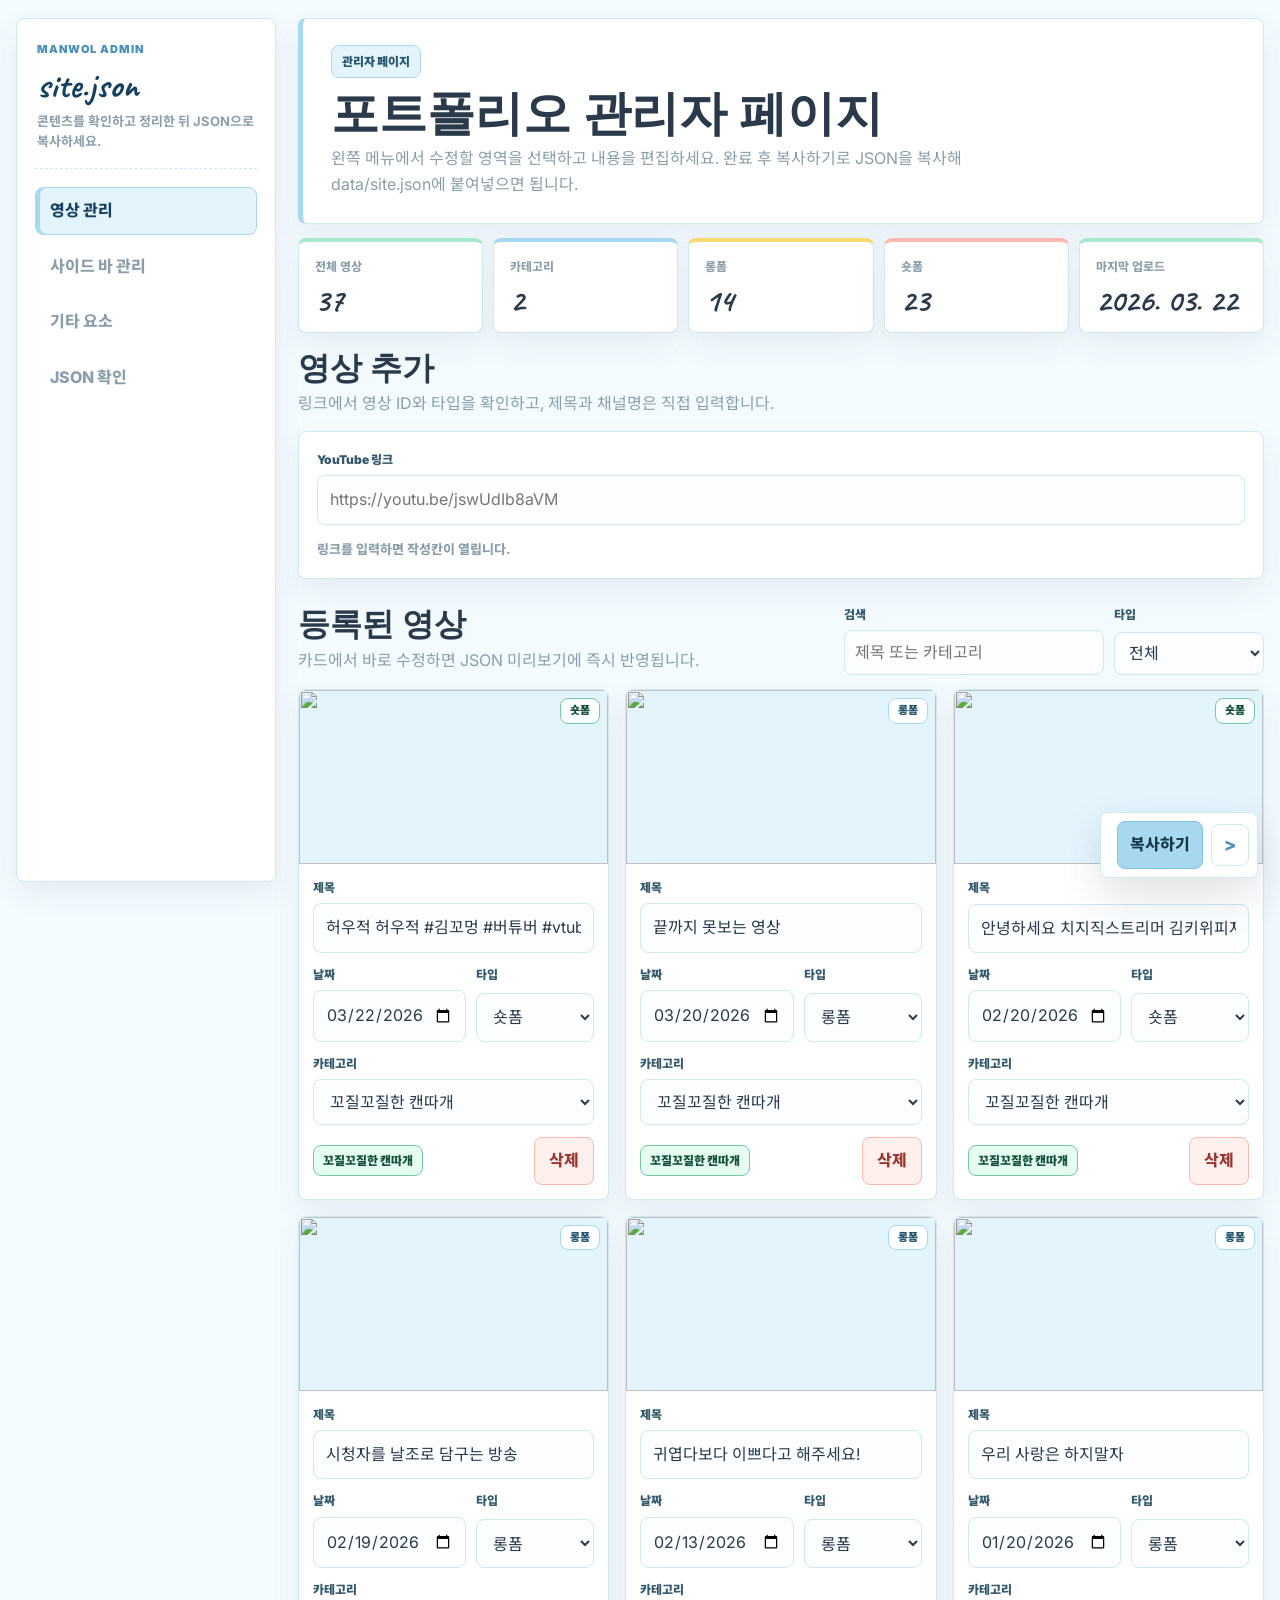
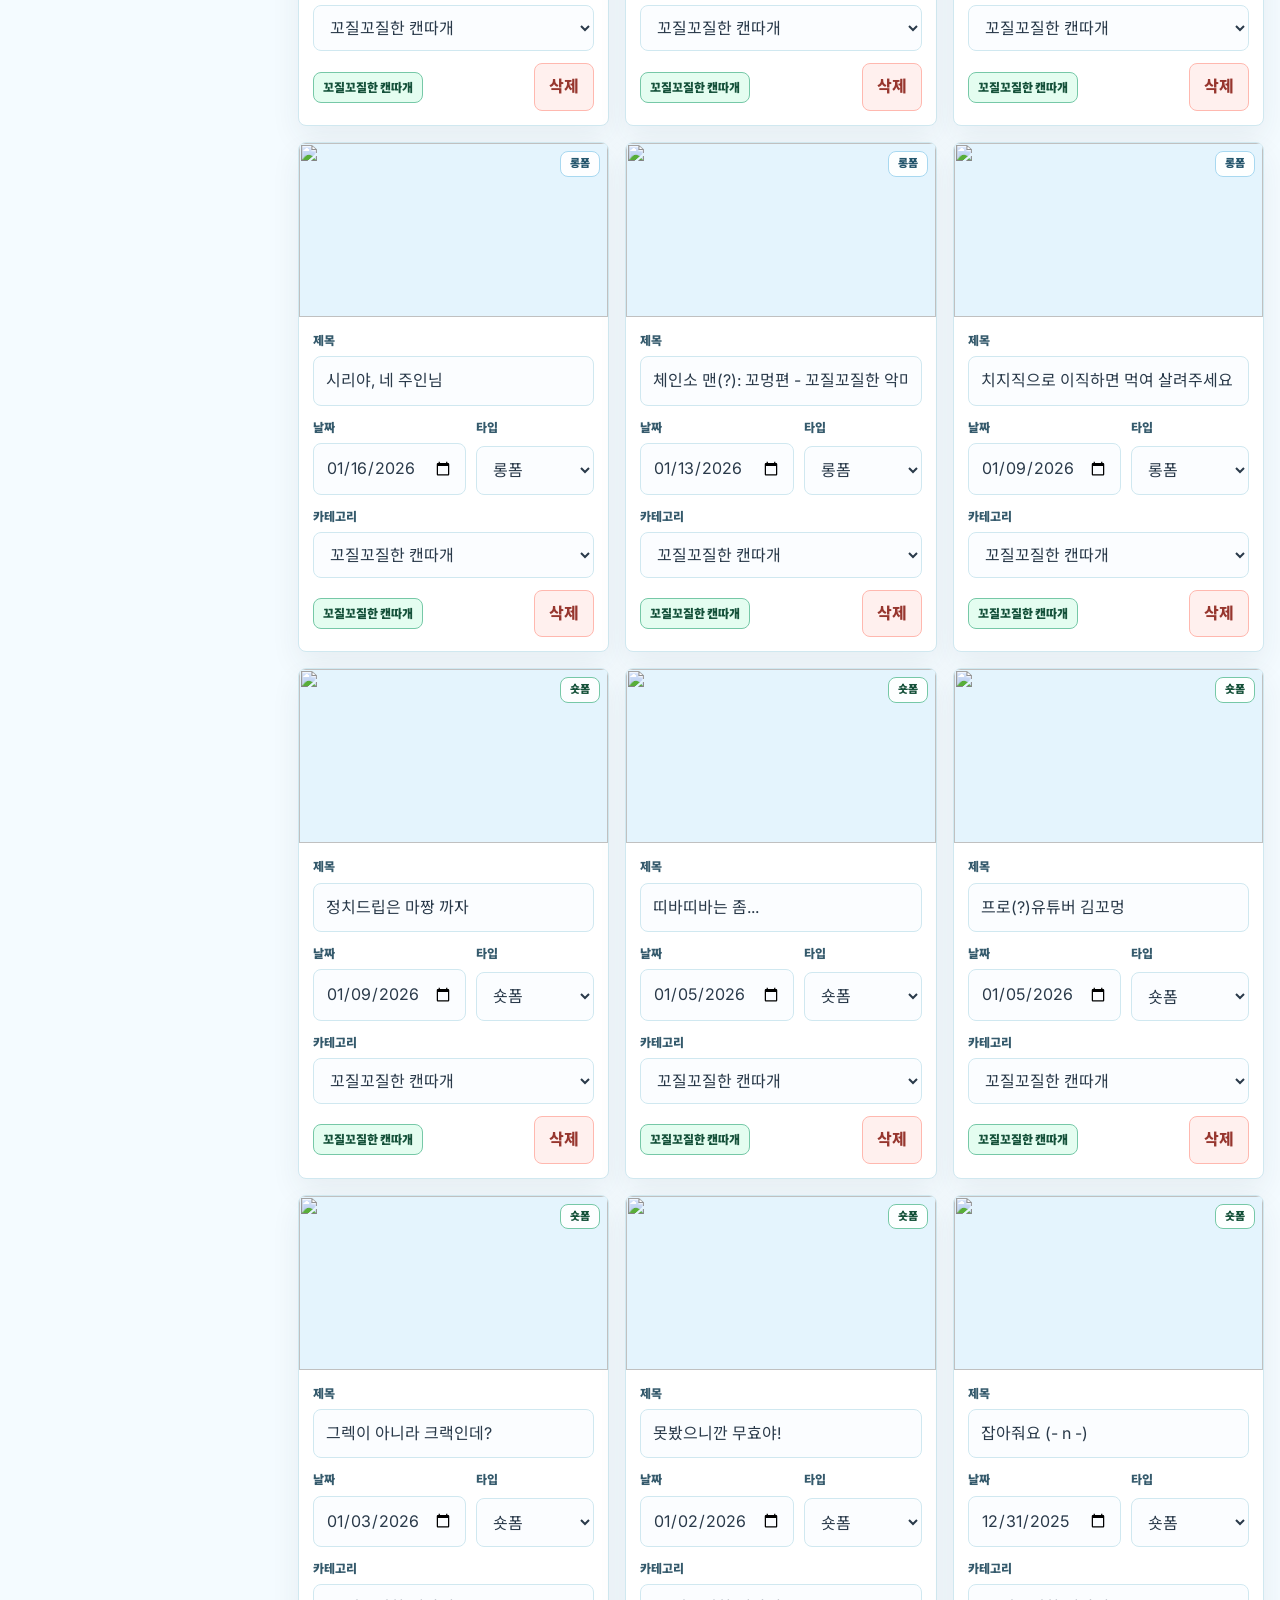
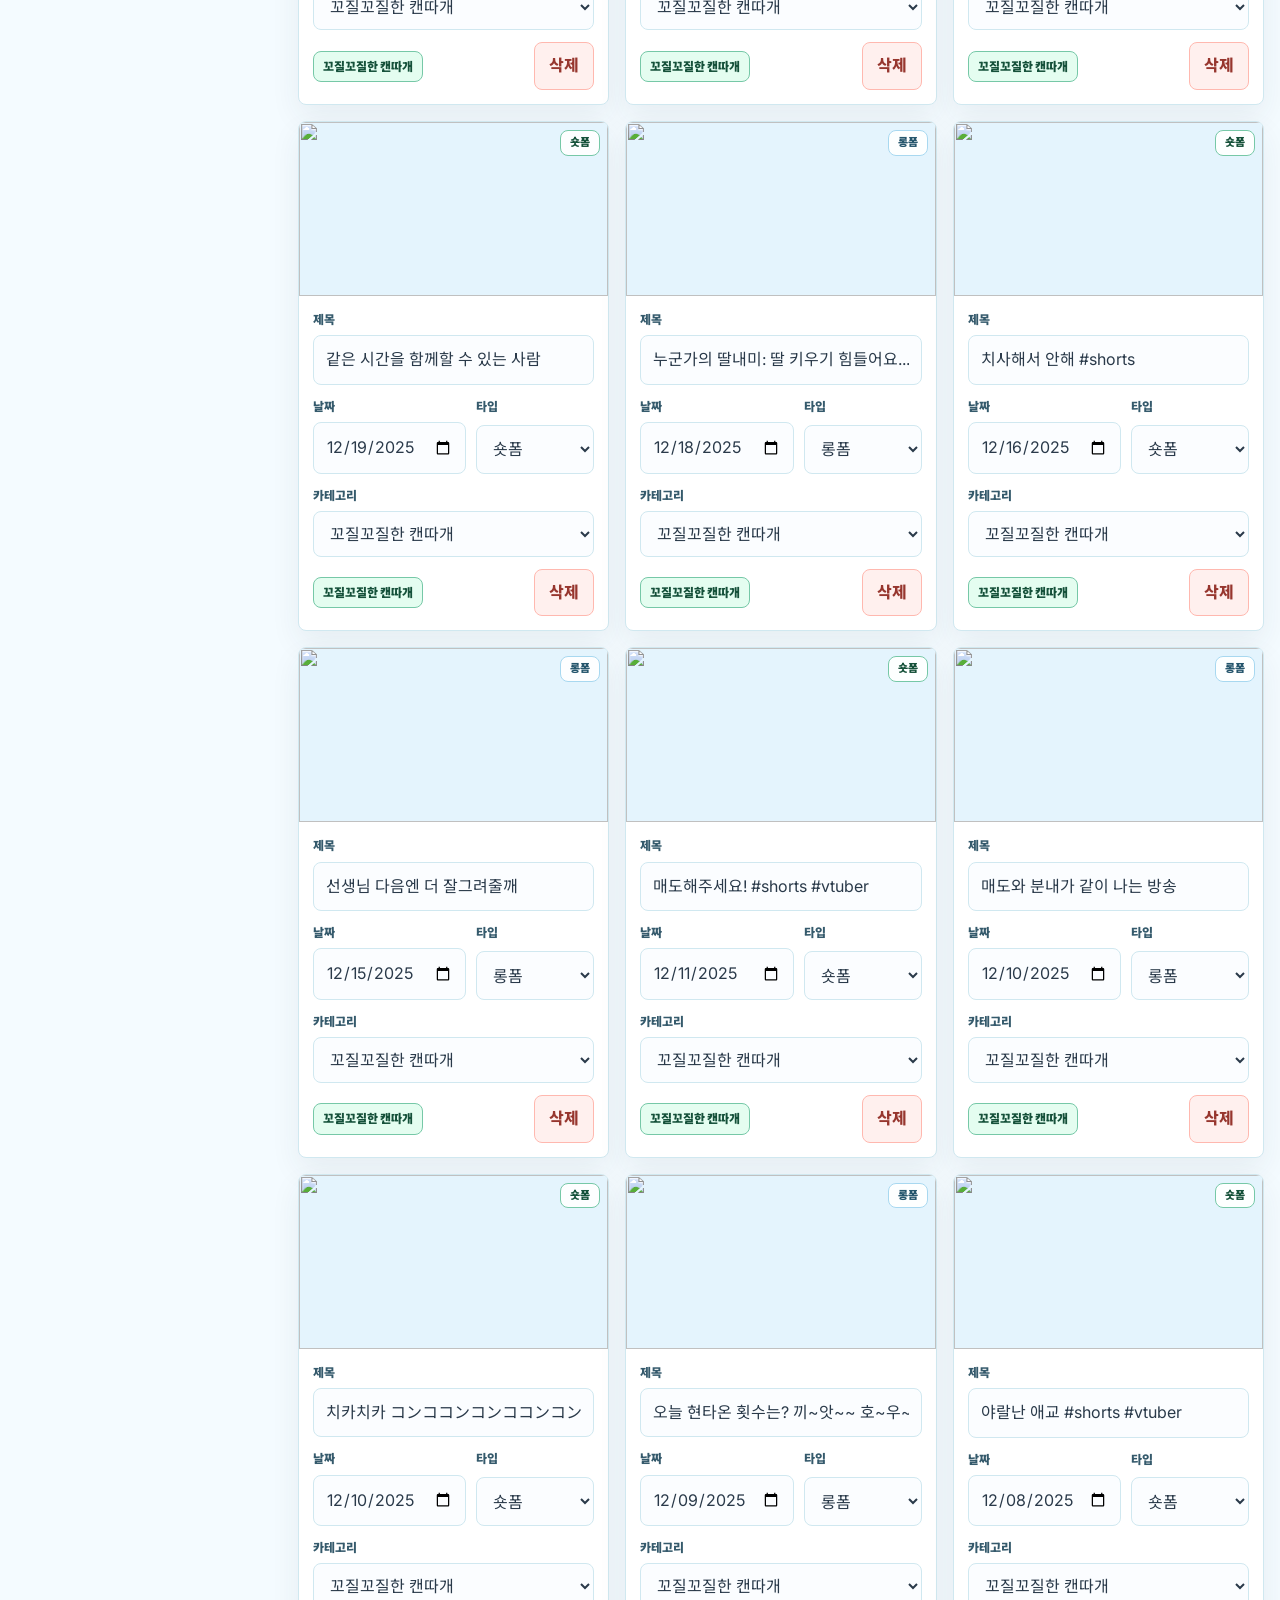
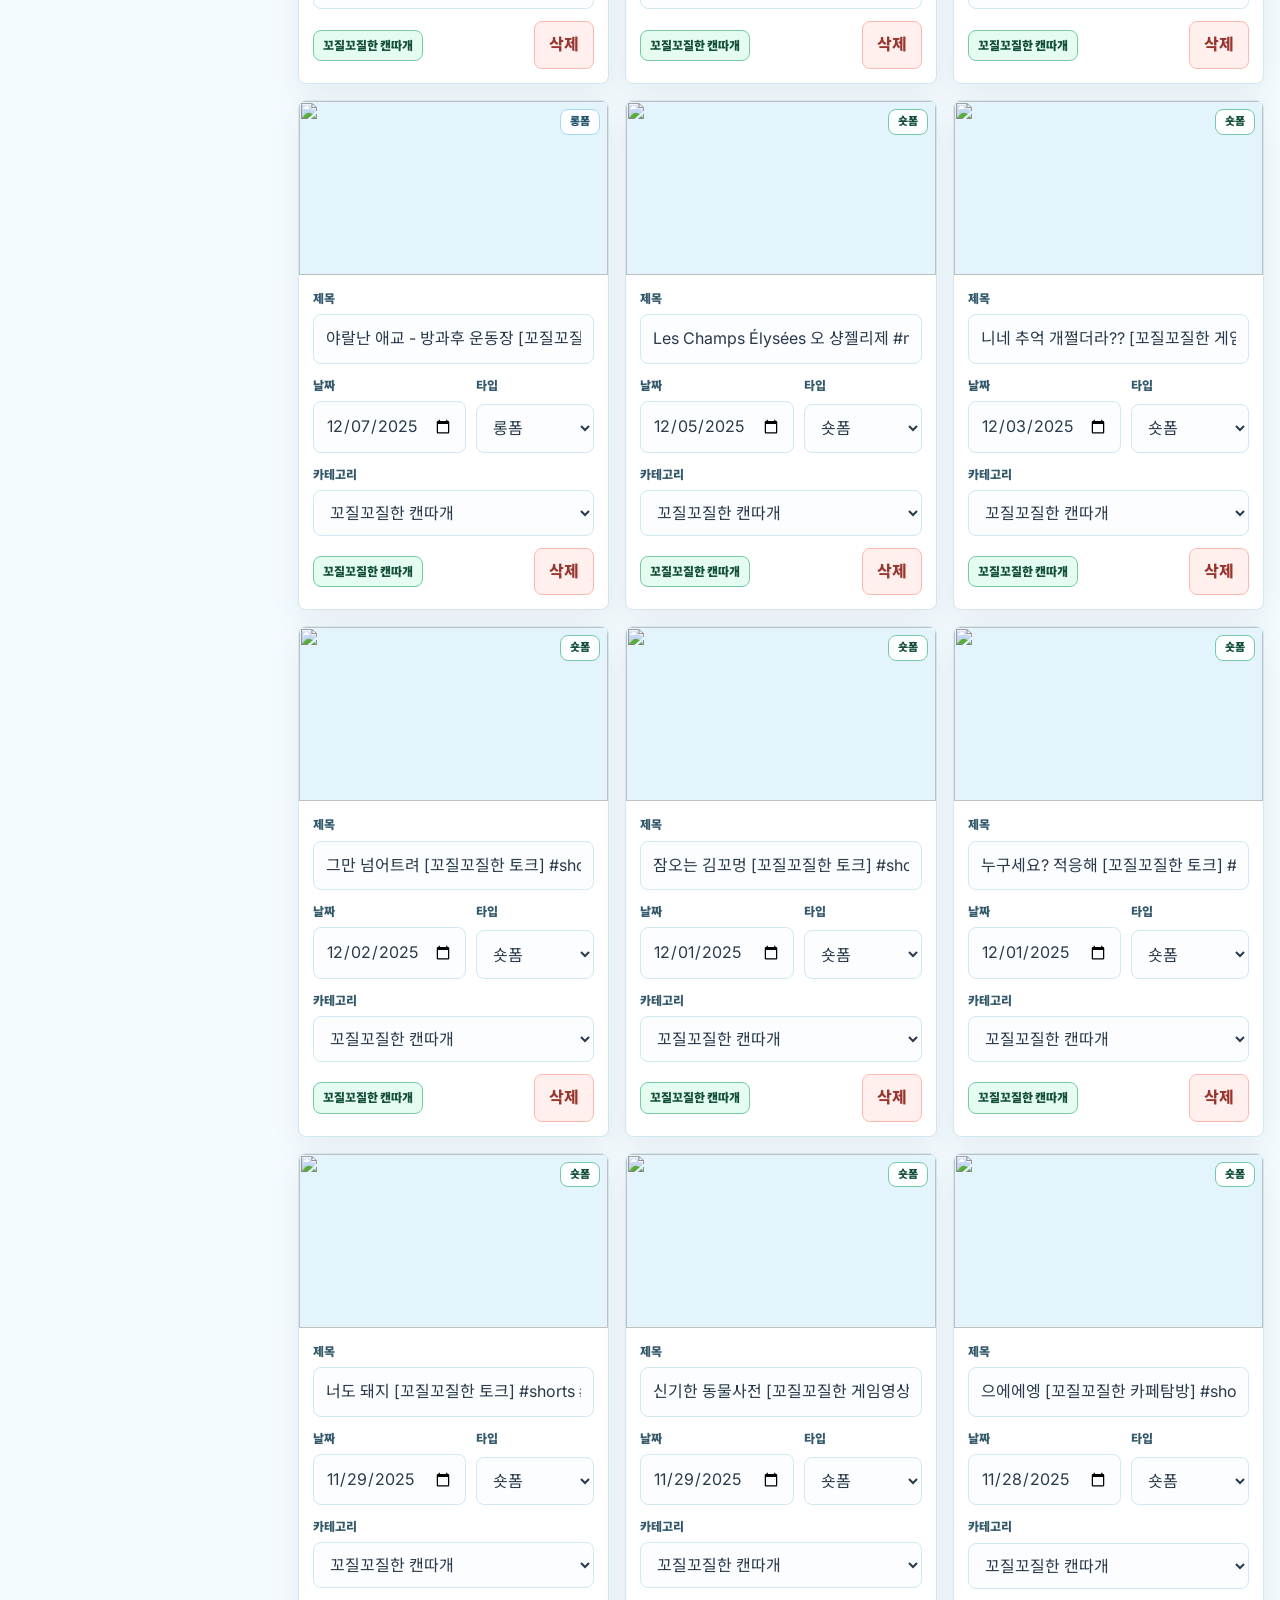
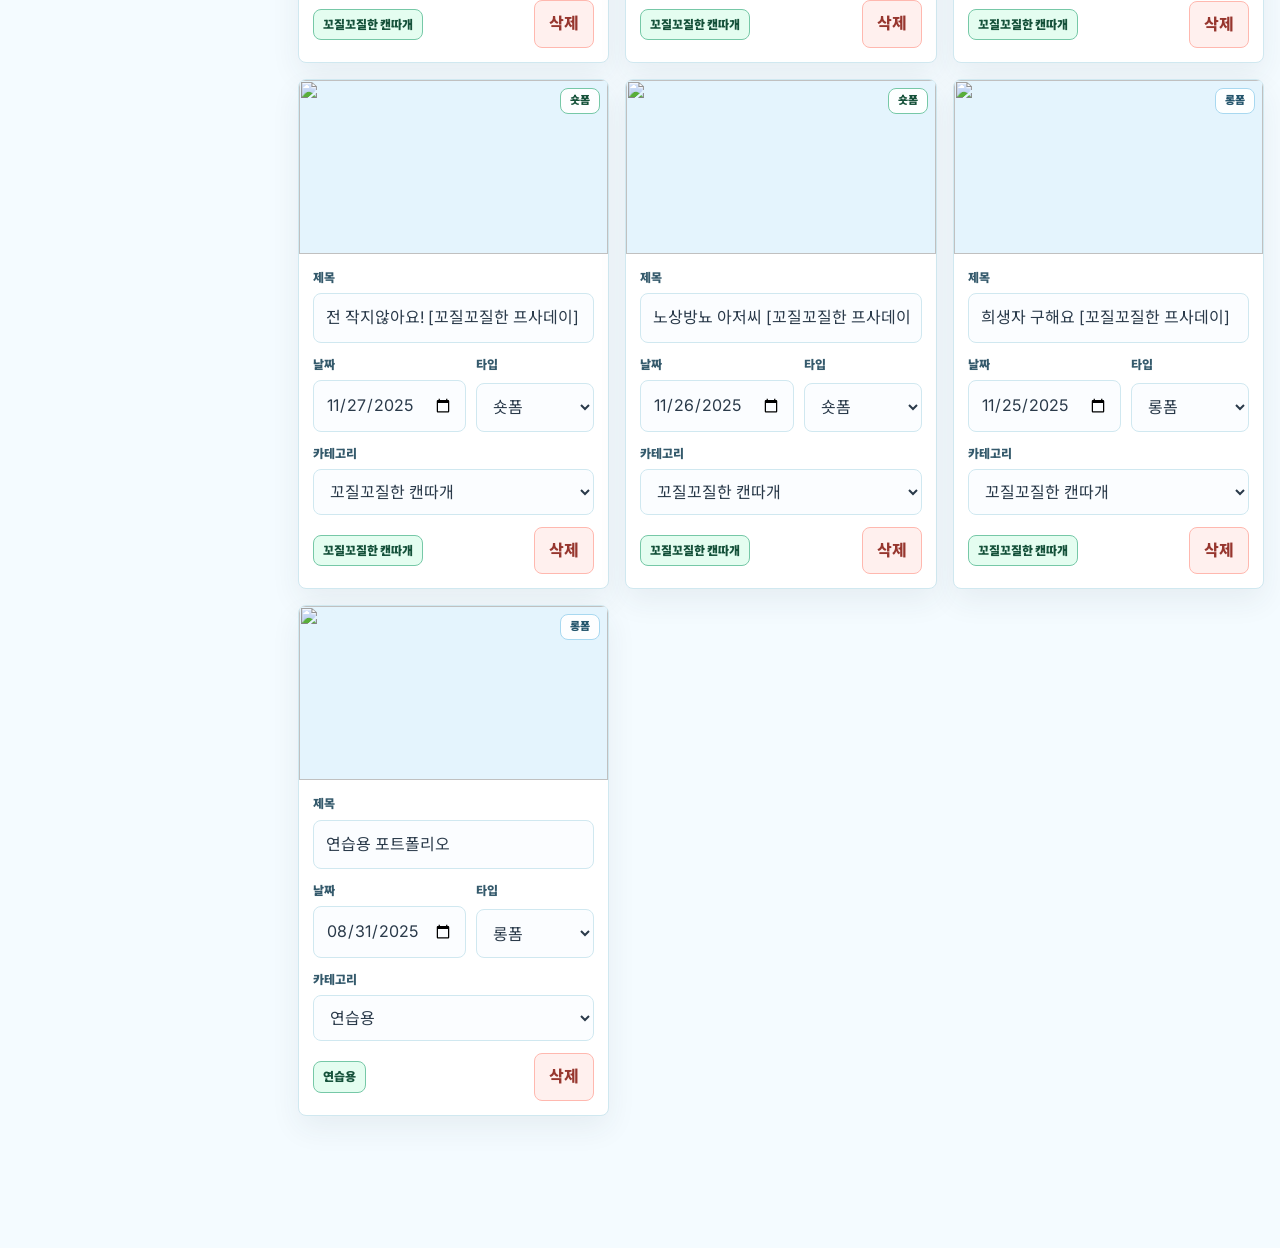
==== commit 49539ace: "feat: JSON 파일 다운로드 기능 추가 및 관련 함수 리팩토링" ====
--- a/admin/index.html
+++ b/admin/index.html
@@ -253,6 +253,7 @@
 
     <section class="floating-actions" aria-label="빠른 JSON 작업">
       <div class="floating-extra-actions" id="floating-extra-actions">
+        <button id="download-json-file" type="button">site.json 다운로드</button>
         <button id="reload-json" type="button">초기 JSON 다시 불러오기</button>
         <button id="validate-json" type="button">JSON 유효성 확인</button>
       </div>
@@ -263,6 +264,6 @@
     </section>
   </div>
 
-  <script src="admin.js"></script>
+  <script src="admin.js?v=20260421-2"></script>
 </body>
 </html>
--- a/admin/admin.css
+++ b/admin/admin.css
@@ -343,7 +343,7 @@
 }
 
 .floating-actions.is-open .floating-extra-actions {
-  max-width: 430px;
+  max-width: 620px;
   background: #ffffff;
   opacity: 1;
   pointer-events: auto;
@@ -694,7 +694,52 @@
 }
 
 .category-card {
-  grid-template-columns: minmax(0, 1fr) auto auto;
+  grid-template-columns: auto minmax(0, 1fr) auto auto auto;
+  align-items: center;
+}
+
+.category-drag-handle {
+  display: grid;
+  width: 38px;
+  min-height: 42px;
+  place-items: center;
+  padding: 0;
+  background: var(--panel-soft);
+  color: #4a90b8;
+  cursor: grab;
+}
+
+.category-drag-handle:active {
+  cursor: grabbing;
+}
+
+.category-order-actions {
+  display: flex;
+  flex-wrap: wrap;
+  gap: 6px;
+}
+
+.category-order-actions button {
+  padding: 8px 10px;
+  font-size: 12px;
+}
+
+.category-order-actions button:disabled {
+  opacity: .45;
+  cursor: not-allowed;
+  transform: none;
+  border-color: var(--line);
+  background: var(--panel-soft);
+  color: var(--muted);
+}
+
+.category-card.is-dragging {
+  opacity: .55;
+}
+
+.category-card.is-drag-over {
+  border-color: var(--blue-strong);
+  background: var(--blue-soft);
 }
 
 .details-grid {
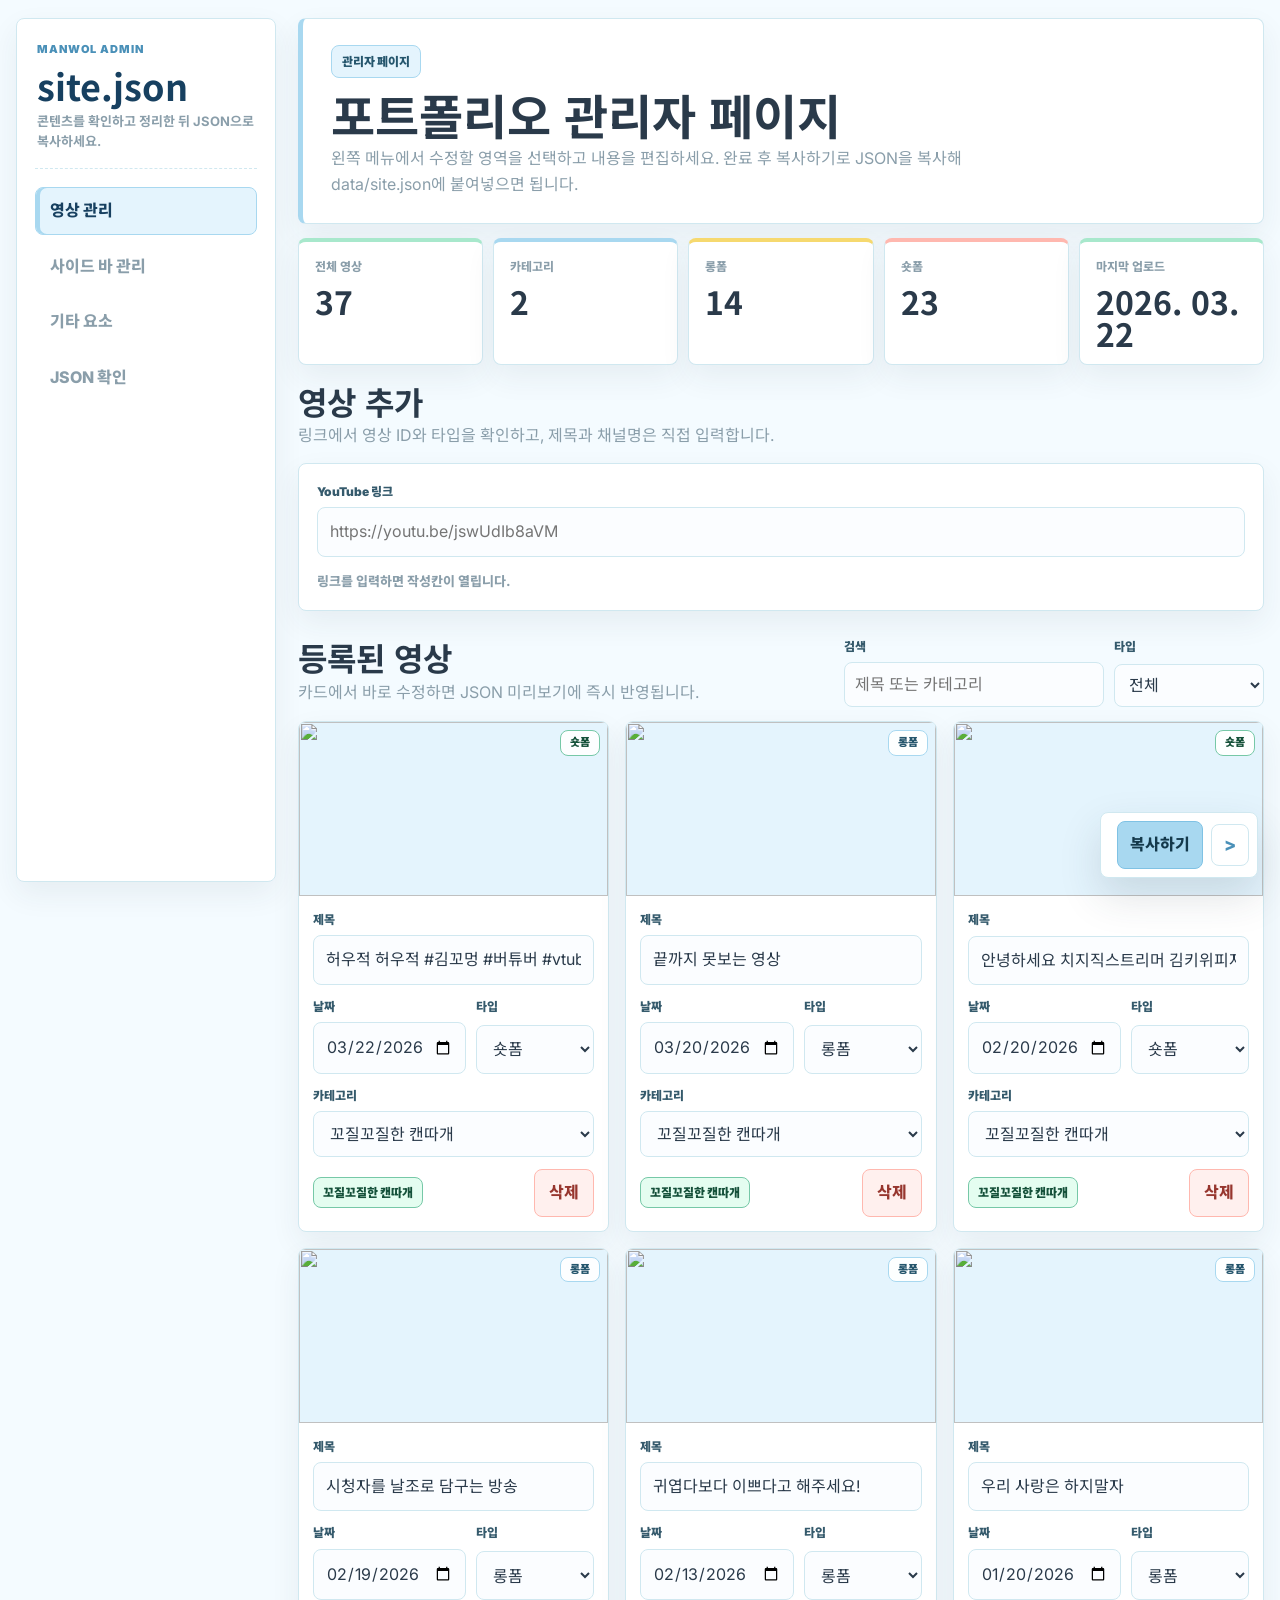
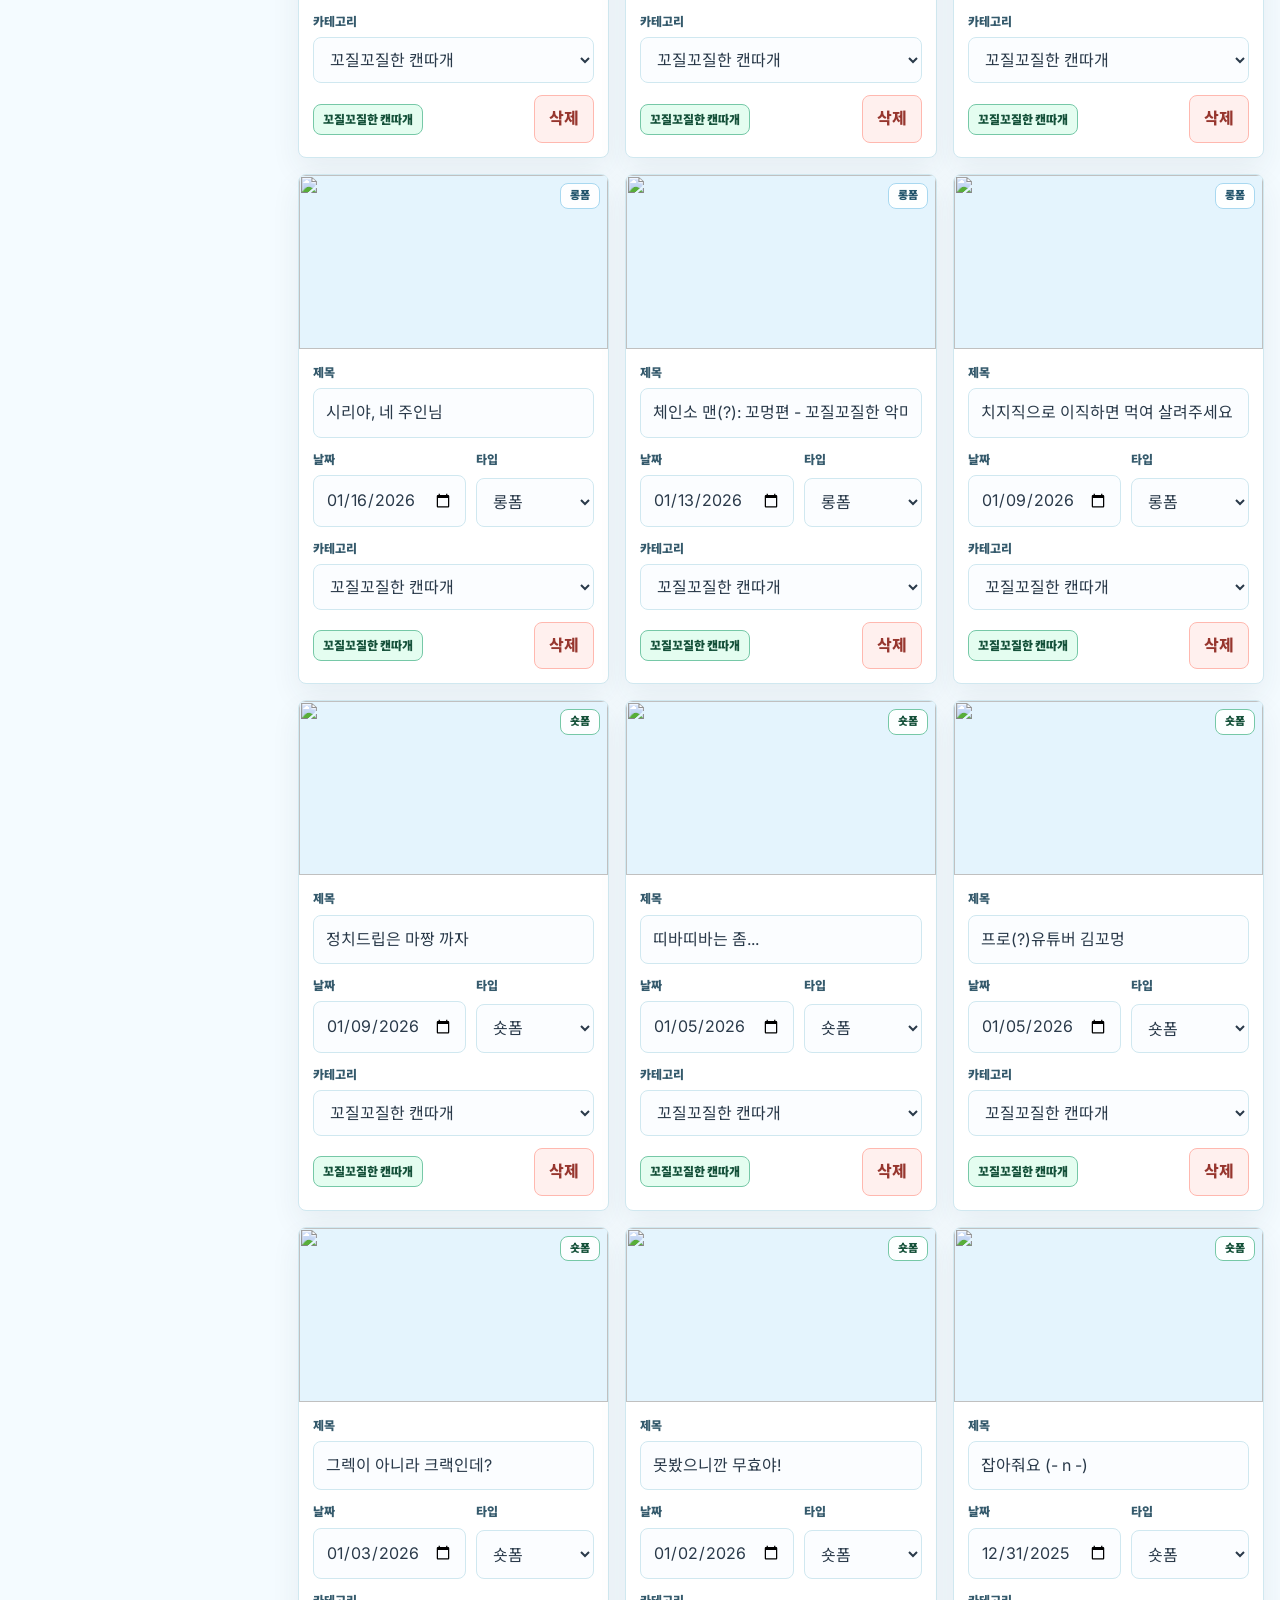
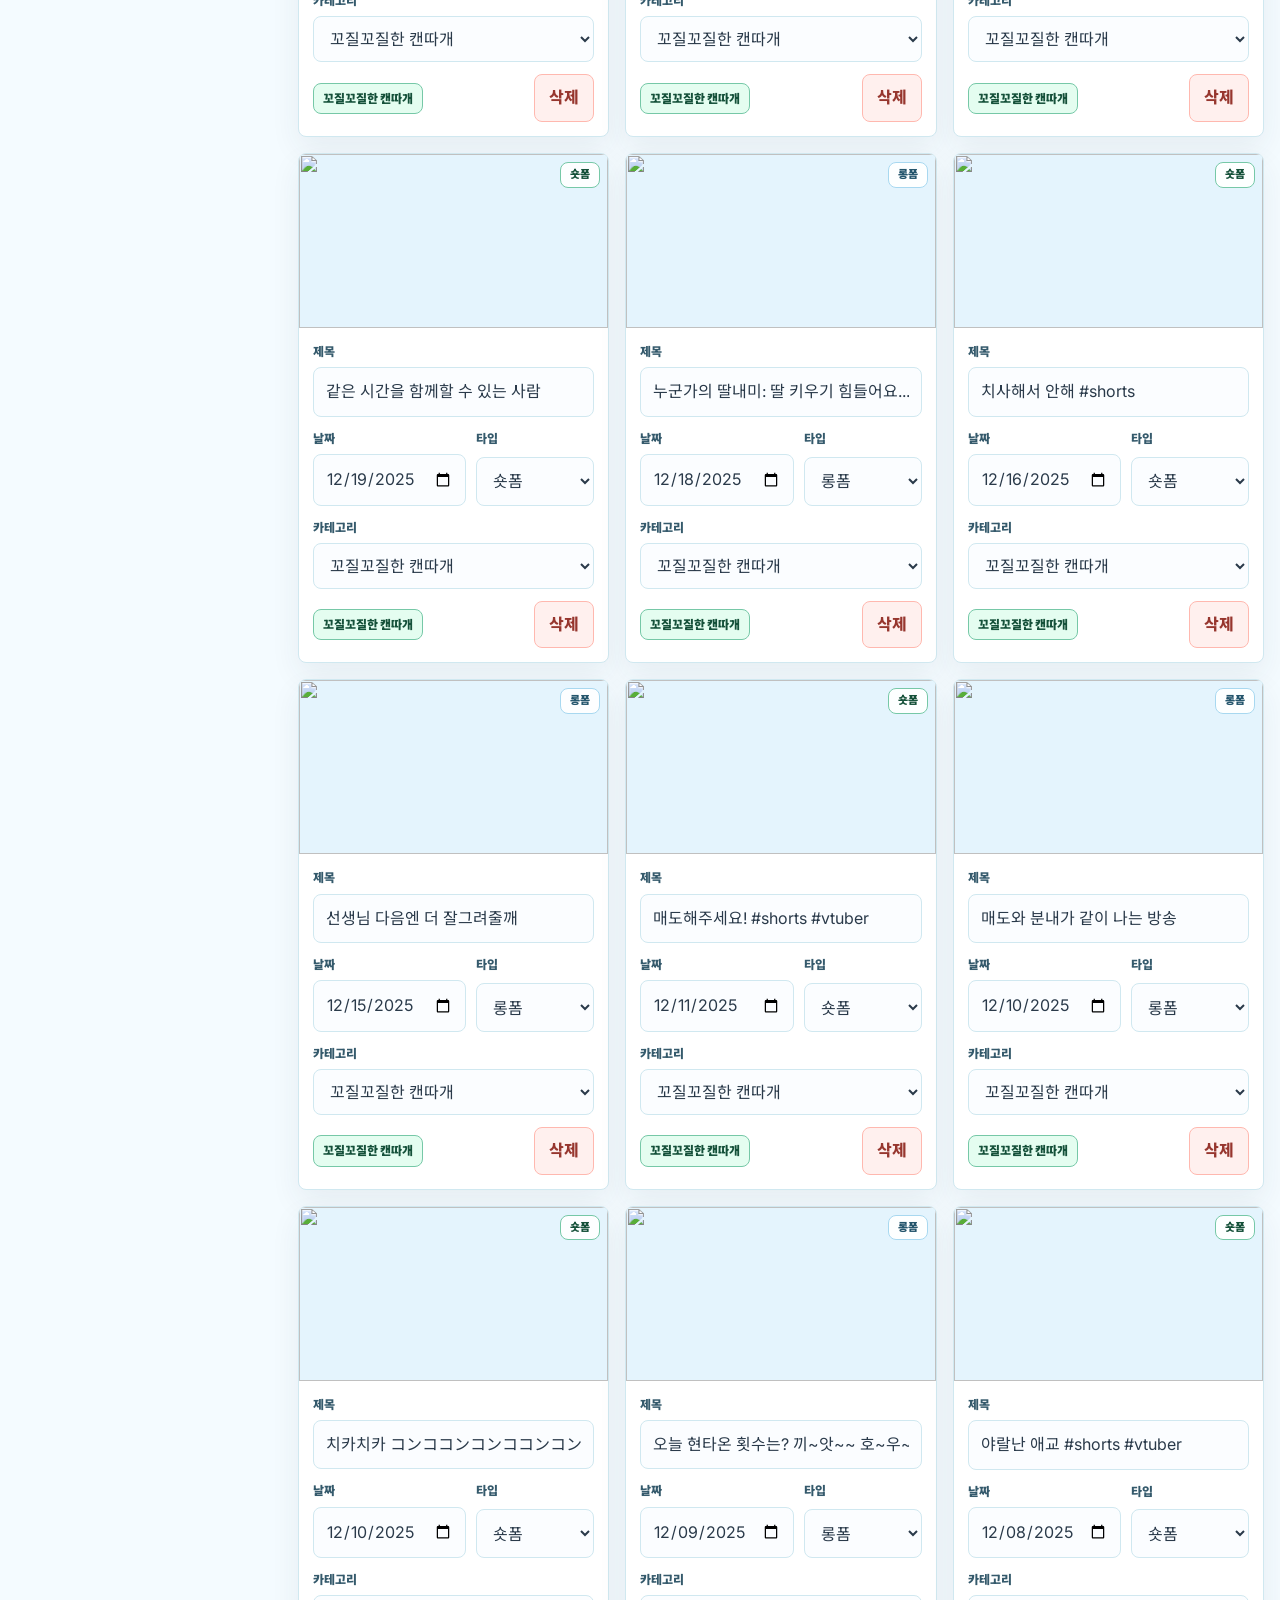
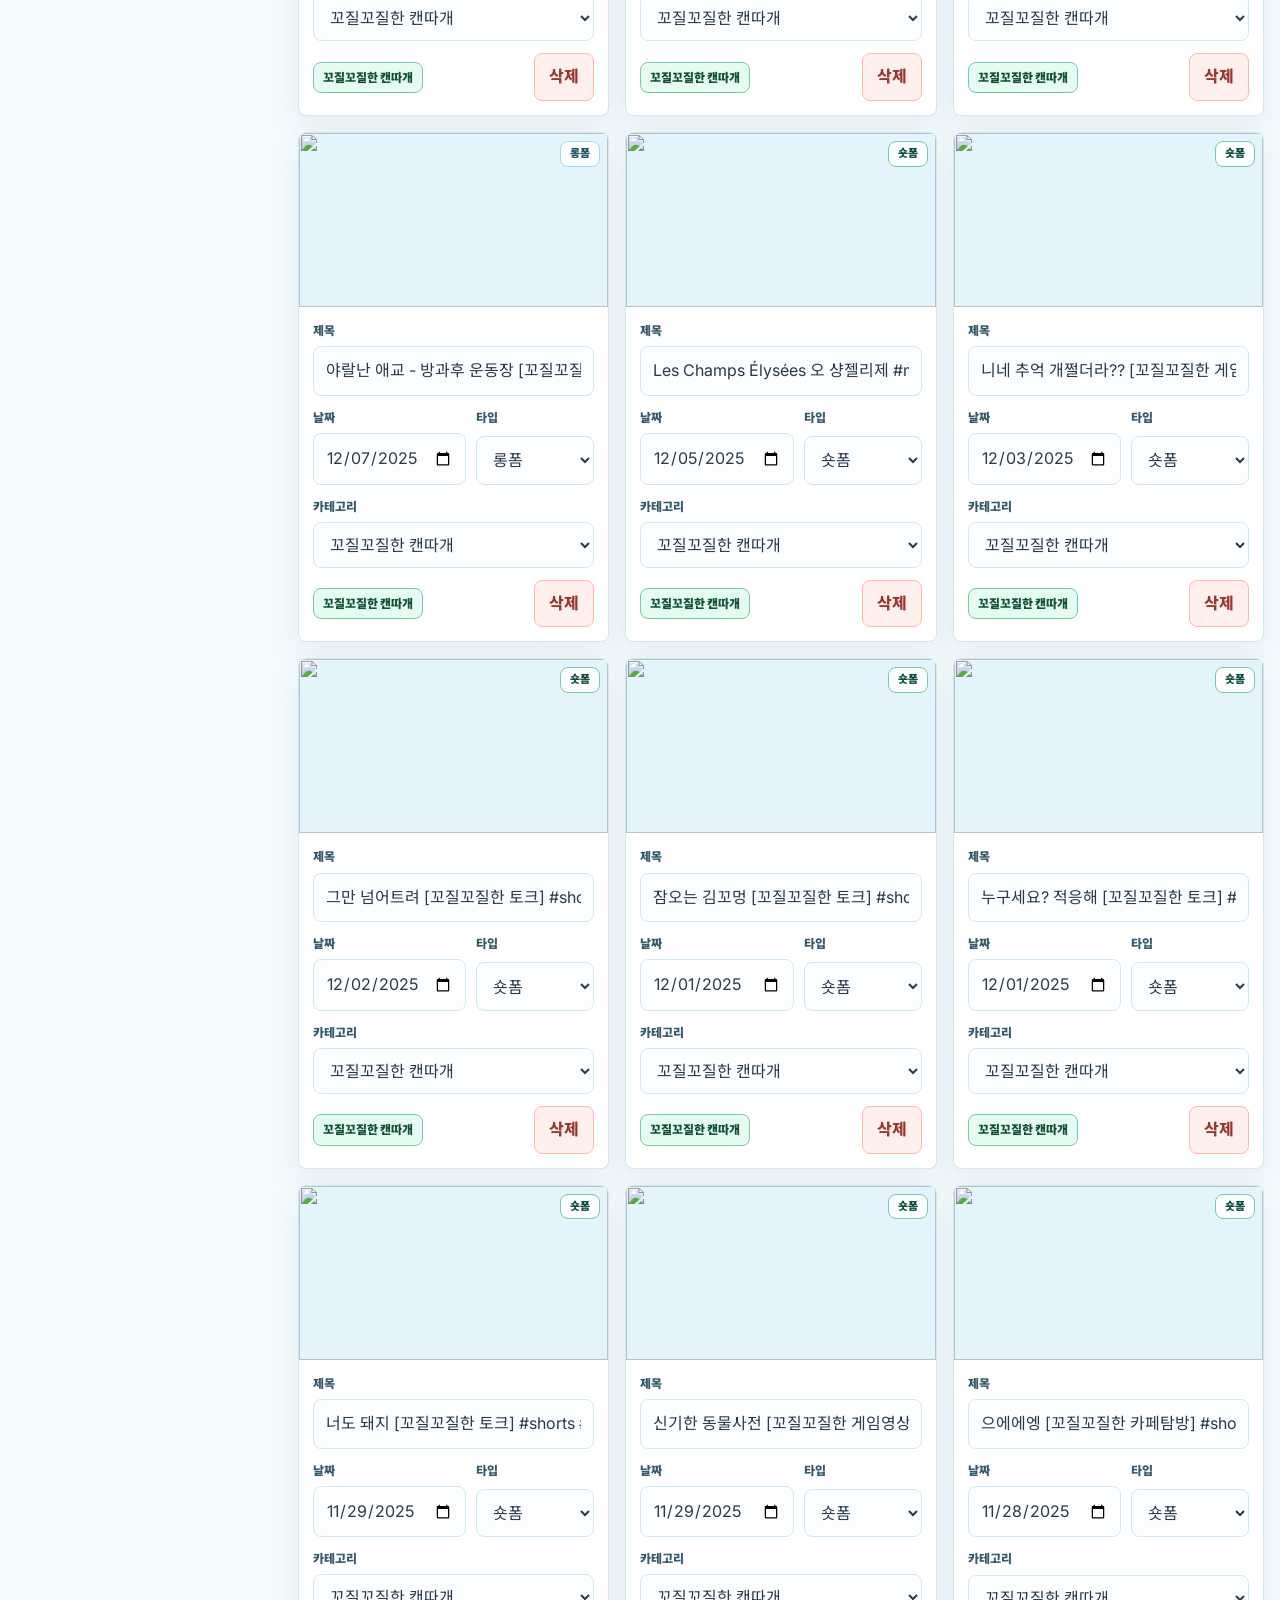
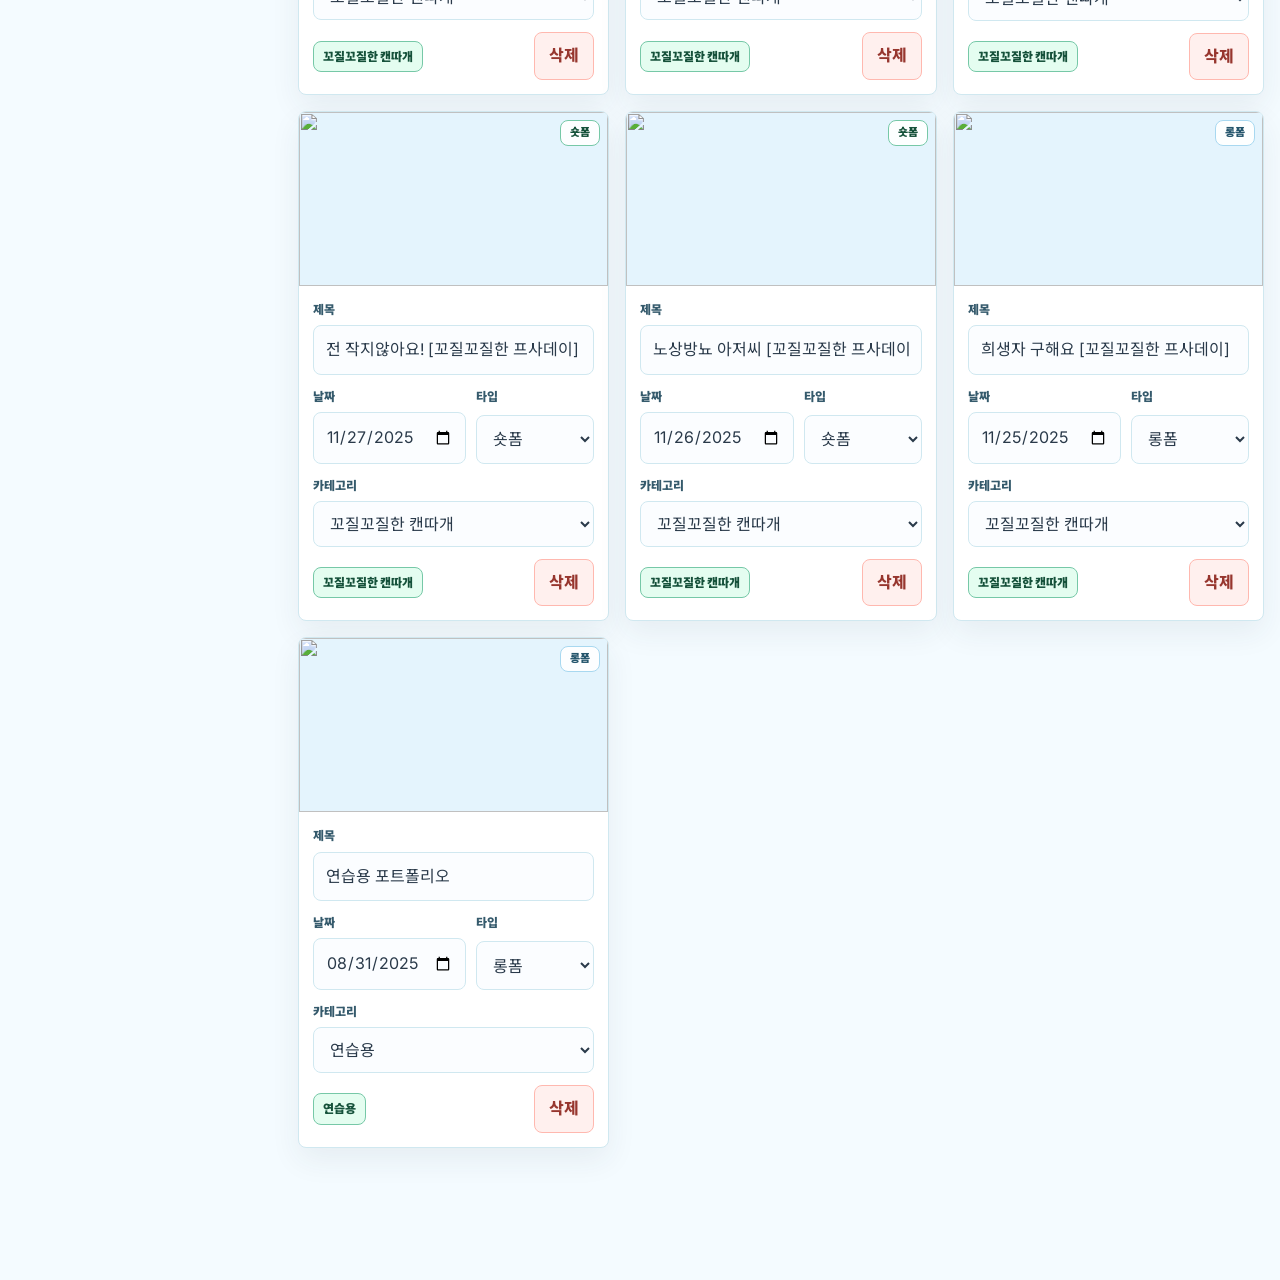
==== commit 5859b79a: "feat: 폰트 관련 변경 및 스타일 개선" ====
--- a/admin/index.html
+++ b/admin/index.html
@@ -4,9 +4,13 @@
   <meta charset="UTF-8">
   <meta name="viewport" content="width=device-width, initial-scale=1.0">
   <title>관리자 페이지 | 시각 편집</title>
+  <link rel="icon" type="image/png" sizes="32x32" href="../assets/favicon-32x32.png">
+  <link rel="icon" type="image/png" sizes="16x16" href="../assets/favicon-16x16.png">
+  <link rel="icon" type="image/png" sizes="512x512" href="../assets/favicon.png">
+  <link rel="apple-touch-icon" sizes="180x180" href="../assets/apple-touch-icon.png">
   <link rel="preconnect" href="https://fonts.googleapis.com">
   <link rel="preconnect" href="https://fonts.gstatic.com" crossorigin>
-  <link href="https://fonts.googleapis.com/css2?family=Caveat:wght@400;600;700&family=Inter:wght@400;500;600;700&family=Noto+Sans+KR:wght@300;400;500;700&display=swap" rel="stylesheet">
+  <link href="https://fonts.googleapis.com/css2?family=Inter:wght@400;500;600;700&family=Noto+Sans+KR:wght@300;400;500;700&display=swap" rel="stylesheet">
   <link rel="stylesheet" href="admin.css">
 </head>
 <body>
--- a/admin/admin.css
+++ b/admin/admin.css
@@ -18,7 +18,7 @@
   --radius: 8px;
   --shadow: 0 12px 30px rgba(42, 58, 74, .07);
   --font-body: 'Inter', 'Noto Sans KR', sans-serif;
-  --font-accent: 'Caveat', cursive;
+  --font-accent: 'Noto Sans KR', 'Inter', sans-serif;
 }
 
 * {
